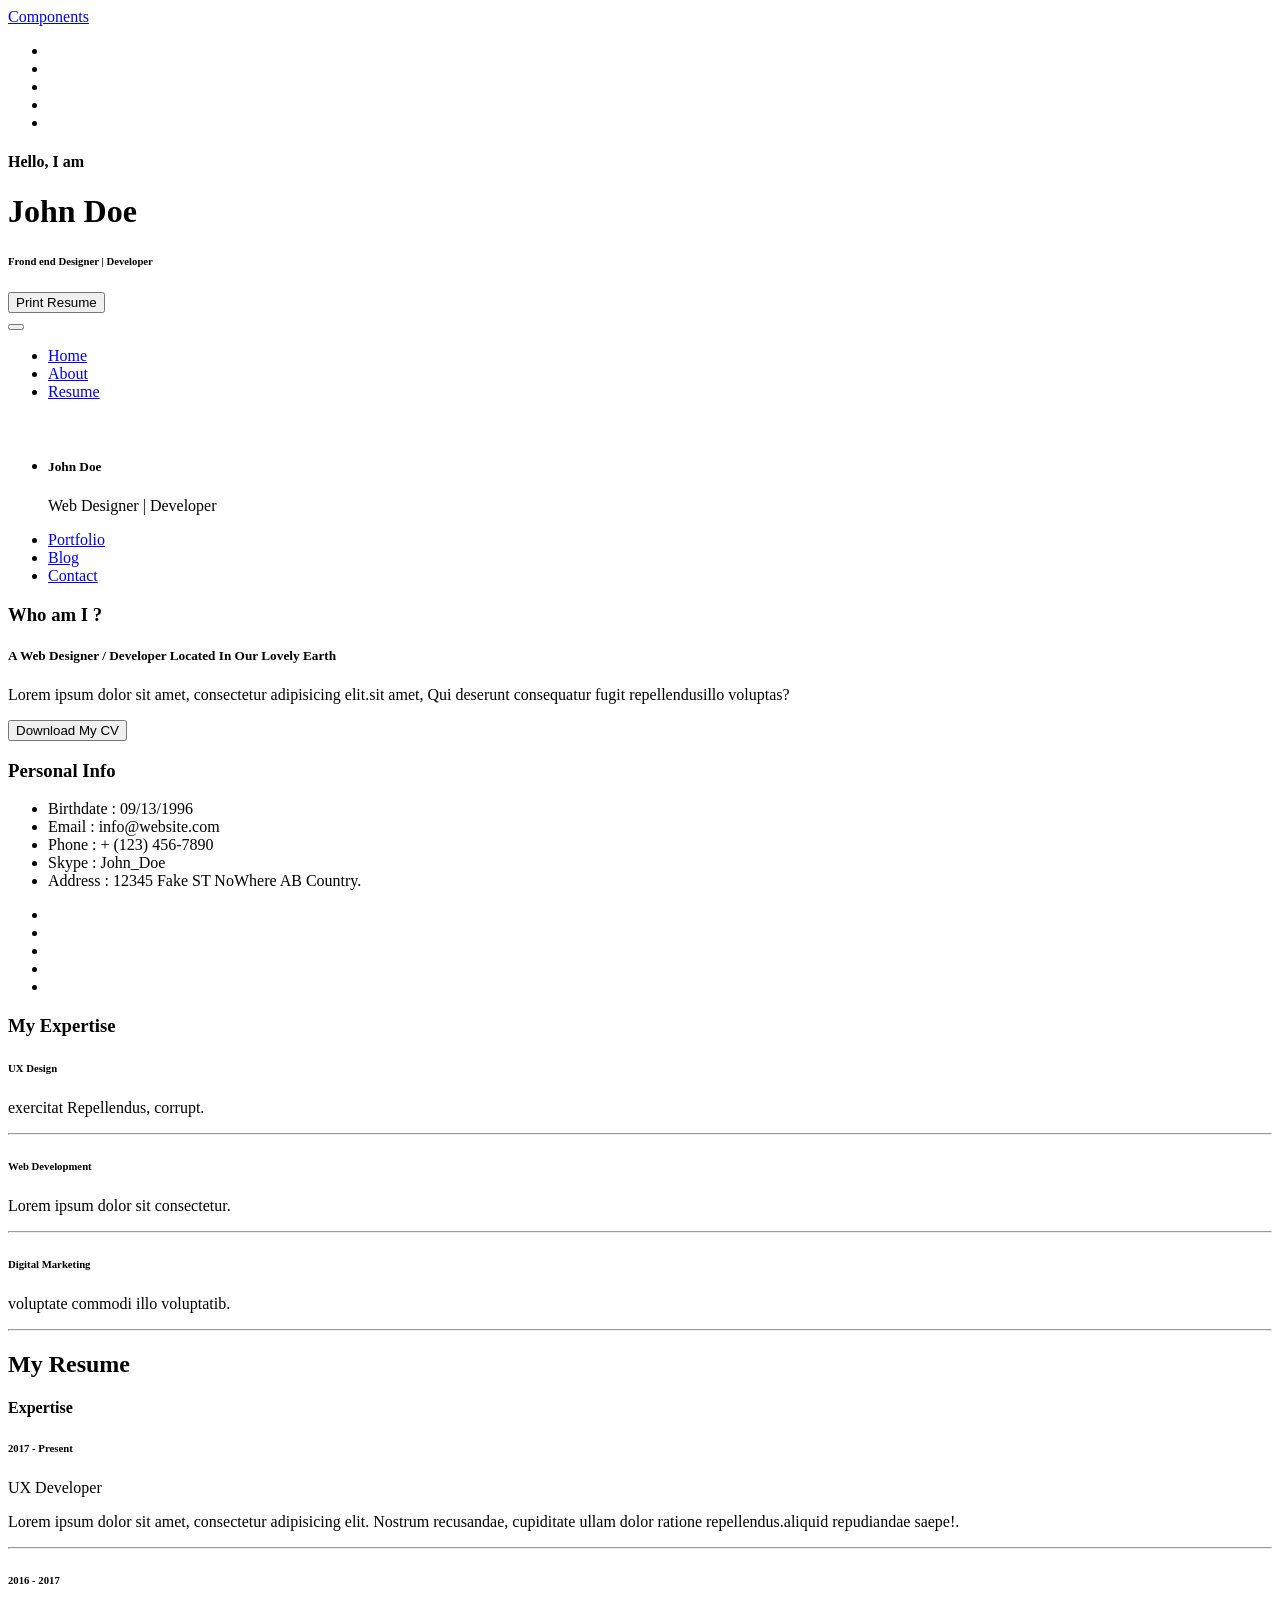
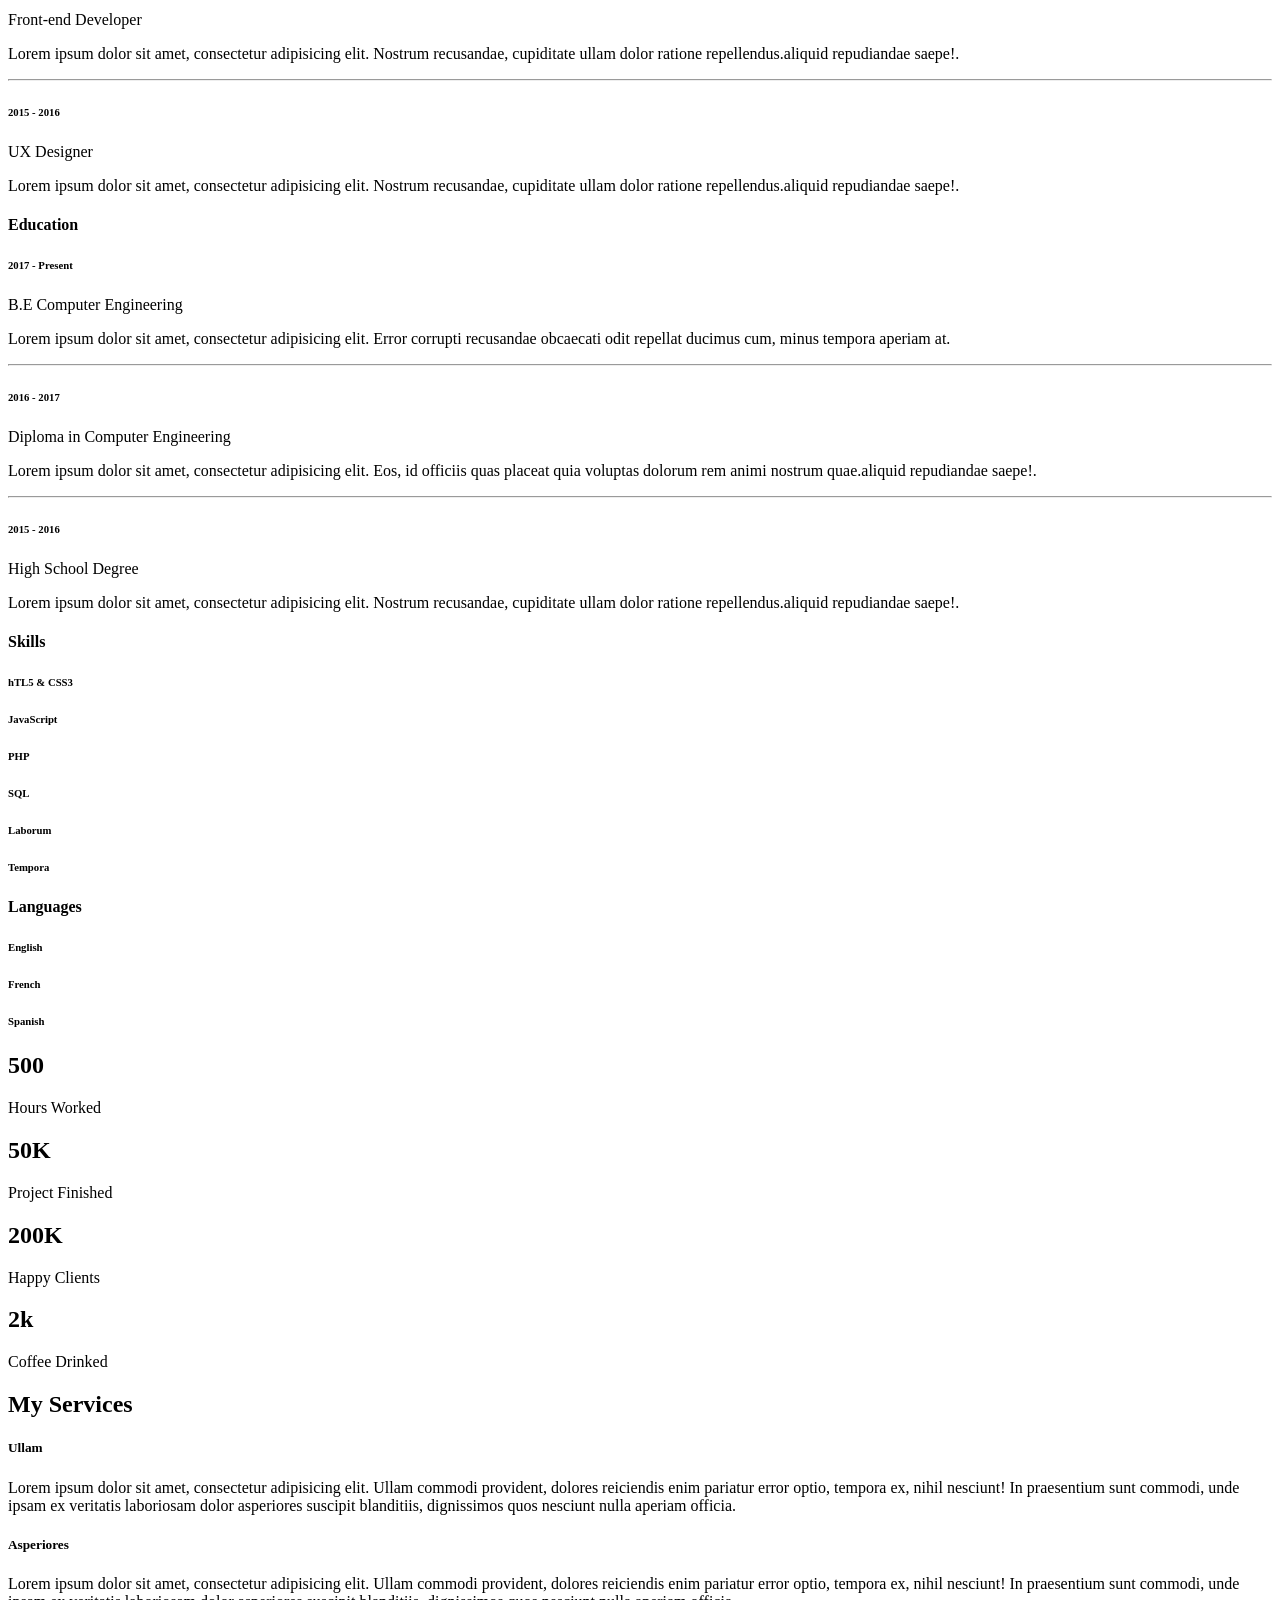
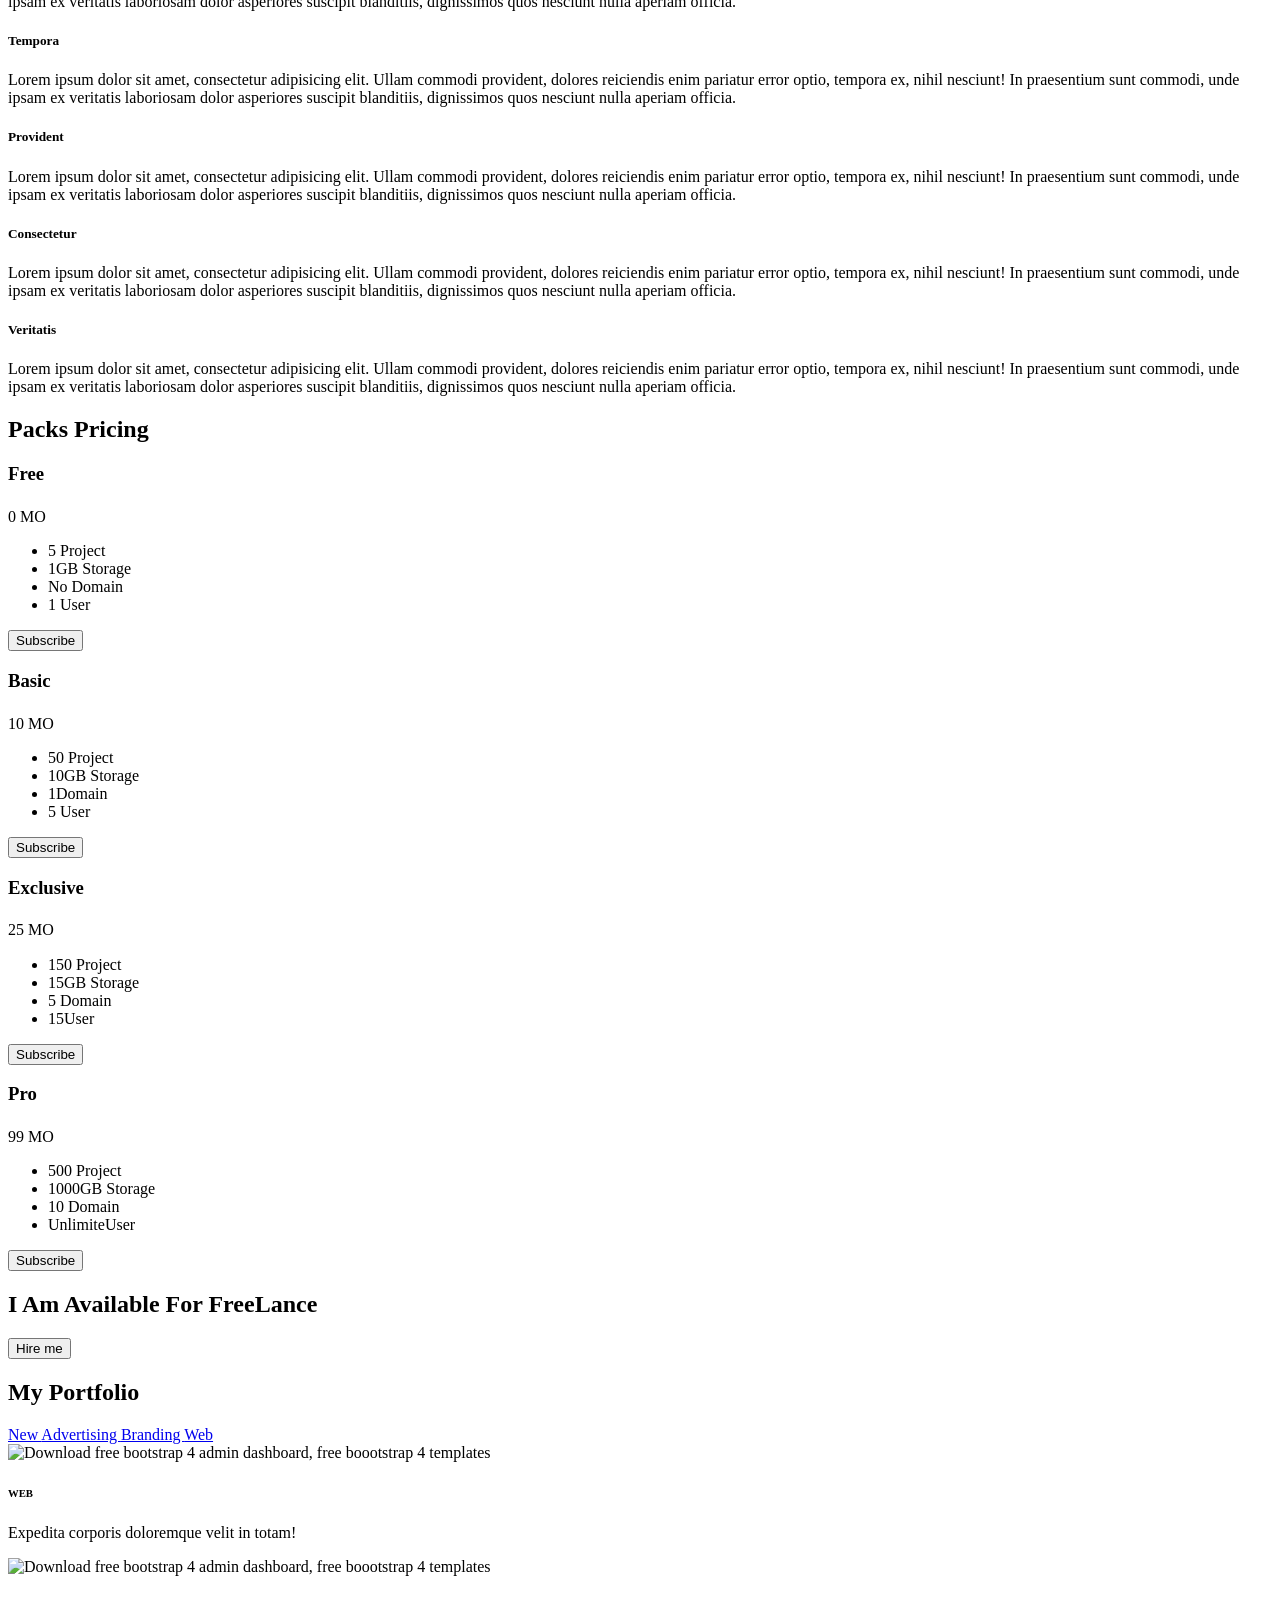
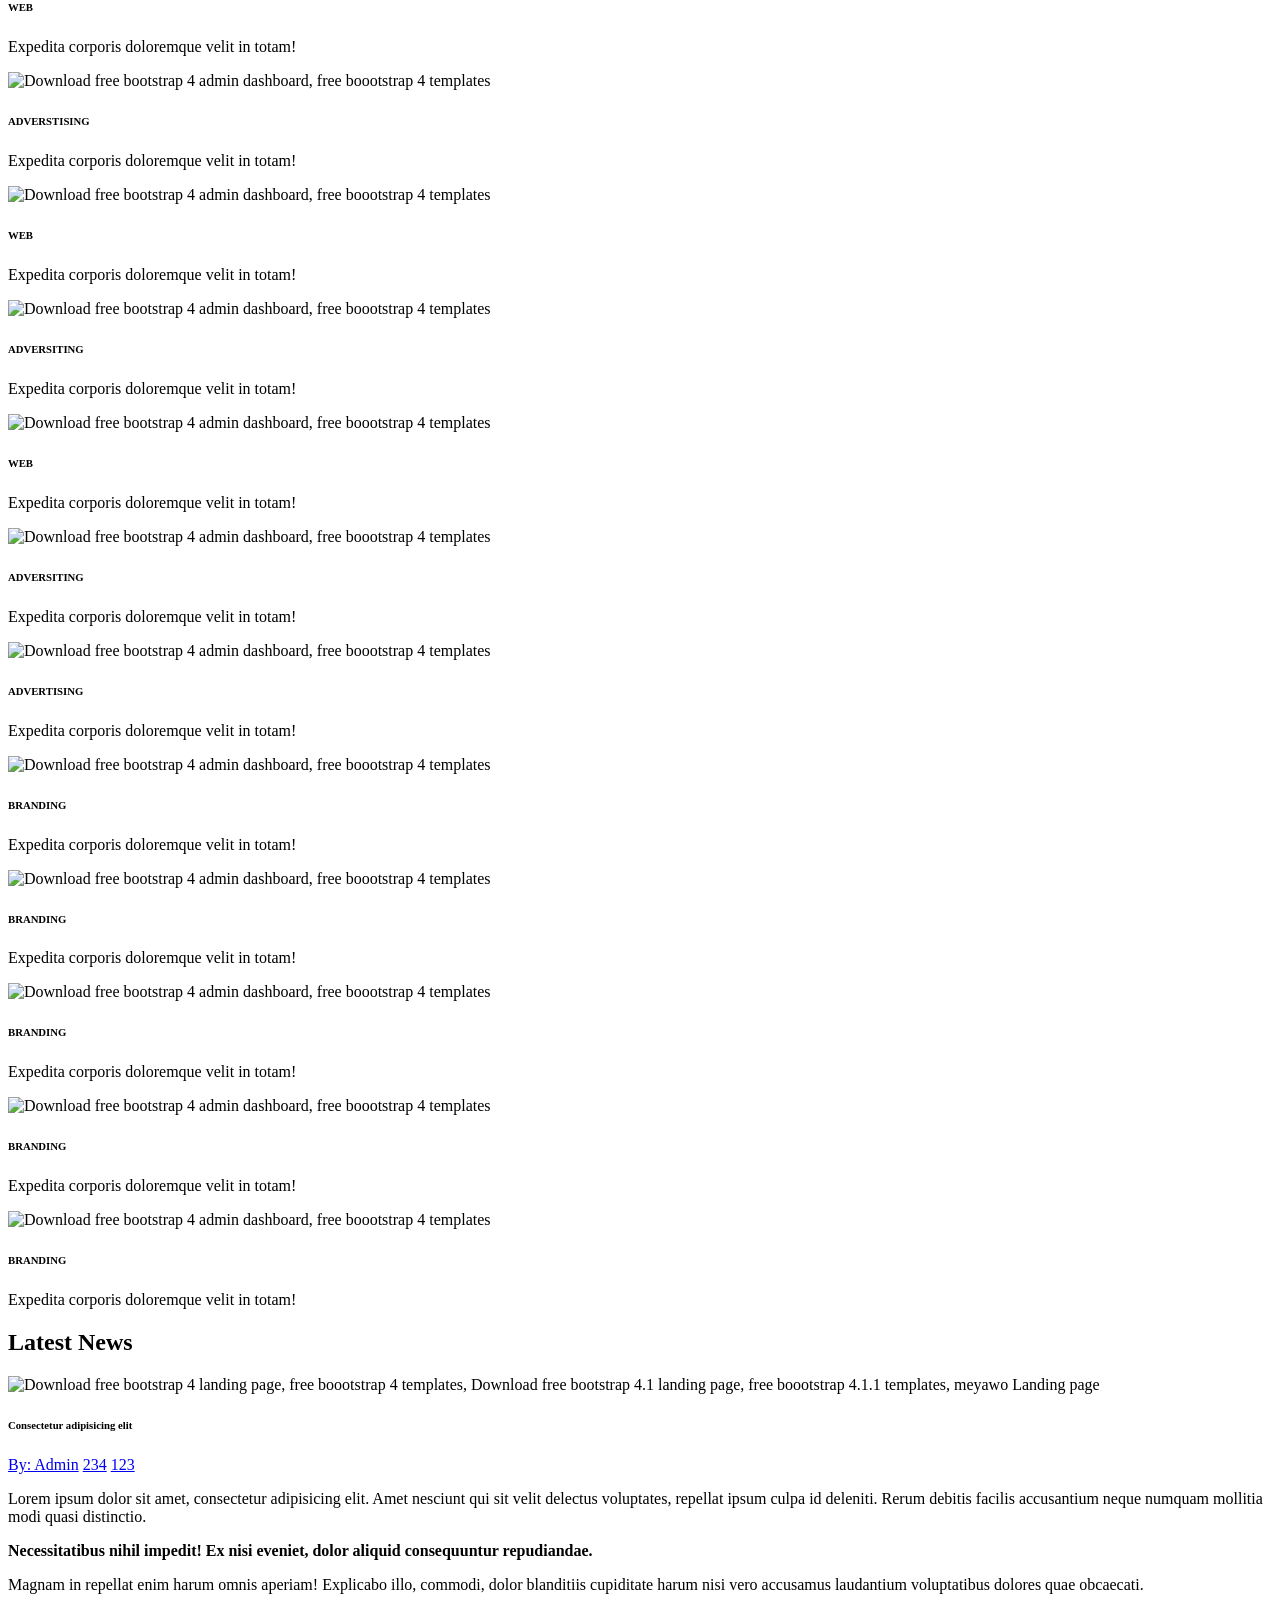
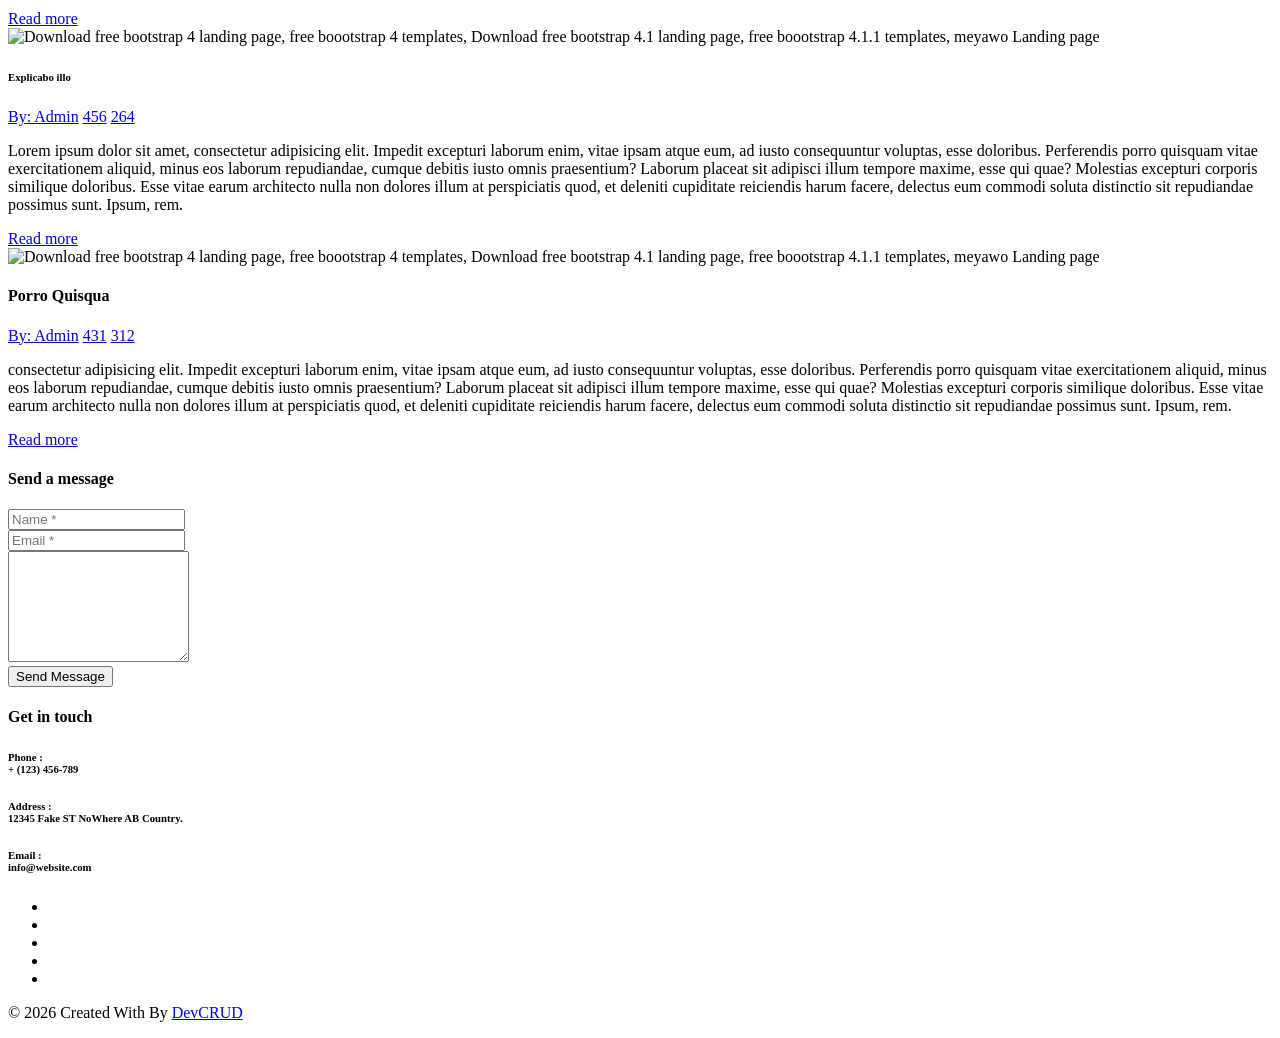
==== index.html @ a895eef8 "Load a template" ====
<!DOCTYPE html>
<html lang="en">
<head>
	<meta charset="utf-8">
    <meta name="viewport" content="width=device-width, initial-scale=1, shrink-to-fit=no">
    <meta name="description" content="Start your development with JohnDoe landing page.">
    <meta name="author" content="Devcrud">
    <title>JohnDoe Landing page | Free Bootstrap 4.3.x landing page</title>
    <!-- font icons -->
    <link rel="stylesheet" href="assets/vendors/themify-icons/css/themify-icons.css">
    <!-- Bootstrap + JohnDoe main styles -->
	<link rel="stylesheet" href="assets/css/johndoe.css">
</head>
<body data-spy="scroll" data-target=".navbar" data-offset="40" id="home">
    <a href="components.html" class="btn btn-primary btn-component" data-spy="affix" data-offset-top="600"><i class="ti-shift-left-alt"></i> Components</a>
    <header class="header">
        <div class="container">
            <ul class="social-icons pt-3">
                <li class="social-item"><a class="social-link text-light" href="#"><i class="ti-facebook" aria-hidden="true"></i></a></li>
                <li class="social-item"><a class="social-link text-light" href="#"><i class="ti-twitter" aria-hidden="true"></i></a></li>
                <li class="social-item"><a class="social-link text-light" href="#"><i class="ti-google" aria-hidden="true"></i></a></li>
                <li class="social-item"><a class="social-link text-light" href="#"><i class="ti-instagram" aria-hidden="true"></i></a></li>
                <li class="social-item"><a class="social-link text-light" href="#"><i class="ti-github" aria-hidden="true"></i></a></li>
            </ul>  
            <div class="header-content">
                <h4 class="header-subtitle" >Hello, I am</h4>
                <h1 class="header-title">John Doe</h1>
                <h6 class="header-mono" >Frond end Designer | Developer</h6>
                <button class="btn btn-primary btn-rounded"><i class="ti-printer pr-2"></i>Print Resume</button>
            </div>
        </div>
    </header>
    <nav class="navbar sticky-top navbar-expand-lg navbar-light bg-white" data-spy="affix" data-offset-top="510">
        <div class="container">
            <button class="navbar-toggler ml-auto" type="button" data-toggle="collapse" data-target="#navbarSupportedContent" aria-controls="navbarSupportedContent" aria-expanded="false" aria-label="Toggle navigation">
                <span class="navbar-toggler-icon"></span>
            </button>
            <div class="collapse mt-sm-20 navbar-collapse" id="navbarSupportedContent">
                <ul class="navbar-nav mr-auto">
                    <li class="nav-item">
                        <a href="#home" class="nav-link">Home</a>
                    </li>
                    <li class="nav-item">
                        <a href="#about" class="nav-link">About</a>
                    </li>
                    <li class="nav-item">
                        <a href="#resume" class="nav-link">Resume</a>
                    </li>
                </ul>
                <ul class="navbar-nav brand">
                    <img src="assets/imgs/avatar.jpg" alt="" class="brand-img">
                    <li class="brand-txt">
                        <h5 class="brand-title">John Doe</h5>
                        <div class="brand-subtitle">Web Designer | Developer</div>
                    </li>
                </ul>
                <ul class="navbar-nav ml-auto">
                    <li class="nav-item">
                        <a href="#portfolio" class="nav-link">Portfolio</a>
                    </li>
                    <li class="nav-item">
                        <a href="#blog" class="nav-link">Blog</a>
                    </li>
                    <li class="nav-item last-item">
                        <a href="#contact" class="nav-link">Contact</a>
                    </li>
                </ul>
            </div>
        </div>
    </nav>
    <div class="container-fluid">
        <div id="about" class="row about-section">
            <div class="col-lg-4 about-card">
                <h3 class="font-weight-light">Who am I ?</h3>
                <span class="line mb-5"></span>
                <h5 class="mb-3">A Web Designer / Developer Located In Our Lovely Earth</h5>
                <p class="mt-20">Lorem ipsum dolor sit amet, consectetur adipisicing elit.sit amet, Qui deserunt consequatur fugit repellendusillo voluptas?</p>
                <button class="btn btn-outline-danger"><i class="icon-down-circled2 "></i>Download My CV</button>
            </div>
            <div class="col-lg-4 about-card">
                <h3 class="font-weight-light">Personal Info</h3>
                <span class="line mb-5"></span>
                <ul class="mt40 info list-unstyled">
                    <li><span>Birthdate</span> : 09/13/1996</li>
                    <li><span>Email</span> : info@website.com</li>
                    <li><span>Phone</span> : + (123) 456-7890</li>
                    <li><span>Skype</span> : John_Doe </li>
                    <li><span>Address</span> :  12345 Fake ST NoWhere AB Country.</li>
                </ul>
                <ul class="social-icons pt-3">
                    <li class="social-item"><a class="social-link" href="#"><i class="ti-facebook" aria-hidden="true"></i></a></li>
                    <li class="social-item"><a class="social-link" href="#"><i class="ti-twitter" aria-hidden="true"></i></a></li>
                    <li class="social-item"><a class="social-link" href="#"><i class="ti-google" aria-hidden="true"></i></a></li>
                    <li class="social-item"><a class="social-link" href="#"><i class="ti-instagram" aria-hidden="true"></i></a></li>
                    <li class="social-item"><a class="social-link" href="#"><i class="ti-github" aria-hidden="true"></i></a></li>
                </ul>  
            </div>
            <div class="col-lg-4 about-card">
                <h3 class="font-weight-light">My Expertise</h3>
                <span class="line mb-5"></span>
                <div class="row">
                    <div class="col-1 text-danger pt-1"><i class="ti-widget icon-lg"></i></div>
                    <div class="col-10 ml-auto mr-3">
                        <h6>UX Design</h6>
                        <p class="subtitle"> exercitat Repellendus,  corrupt.</p>
                        <hr>
                    </div>
                </div>
                <div class="row">
                    <div class="col-1 text-danger pt-1"><i class="ti-paint-bucket icon-lg"></i></div>
                    <div class="col-10 ml-auto mr-3">
                        <h6>Web Development</h6>
                        <p class="subtitle">Lorem ipsum dolor sit consectetur.</p>
                        <hr>
                    </div>
                </div>
                <div class="row">
                    <div class="col-1 text-danger pt-1"><i class="ti-stats-up icon-lg"></i></div>
                    <div class="col-10 ml-auto mr-3">
                        <h6>Digital Marketing</h6>
                        <p class="subtitle">voluptate commodi illo voluptatib.</p>
                        <hr>
                    </div>
                </div>
            </div>
        </div>
    </div>

    <!--Resume Section-->
    <section class="section" id="resume">
        <div class="container">
            <h2 class="mb-5"><span class="text-danger">My</span> Resume</h2>
            <div class="row">
                <div class="col-md-6 col-lg-4">
                    <div class="card">
                       <div class="card-header">
                            <div class="mt-2">
                                <h4>Expertise</h4>
                                <span class="line"></span>  
                            </div>
                        </div>
                        <div class="card-body">
                            <h6 class="title text-danger">2017 - Present</h6>
                            <P>UX Developer</P>
                            <P class="subtitle">Lorem ipsum dolor sit amet, consectetur adipisicing elit. Nostrum recusandae, cupiditate ullam dolor ratione repellendus.aliquid repudiandae saepe!.</P>
                            <hr>
                            <h6 class="title text-danger">2016 - 2017</h6>
                            <P>Front-end Developer</P>
                            <P class="subtitle">Lorem ipsum dolor sit amet, consectetur adipisicing elit. Nostrum recusandae, cupiditate ullam dolor ratione repellendus.aliquid repudiandae saepe!.</P>
                            <hr>
                            <h6 class="title text-danger">2015 - 2016</h6>
                            <P>UX Designer</P>
                            <P class="subtitle">Lorem ipsum dolor sit amet, consectetur adipisicing elit. Nostrum recusandae, cupiditate ullam dolor ratione repellendus.aliquid repudiandae saepe!.</P>
                        </div>
                    </div>
                </div>
                <div class="col-md-6 col-lg-4">
                    <div class="card">
                       <div class="card-header">
                            <div class="mt-2">
                                <h4>Education</h4>
                                <span class="line"></span>  
                            </div>
                        </div>
                        <div class="card-body">
                            <h6 class="title text-danger">2017 - Present</h6>
                            <P>B.E Computer Engineering</P>
                            <P class="subtitle">Lorem ipsum dolor sit amet, consectetur adipisicing elit. Error corrupti recusandae obcaecati odit repellat ducimus cum, minus tempora aperiam at.</P>
                            <hr>
                            <h6 class="title text-danger">2016 - 2017</h6>
                            <P>Diploma in Computer Engineering</P>
                            <P class="subtitle">Lorem ipsum dolor sit amet, consectetur adipisicing elit. Eos, id officiis quas placeat quia voluptas dolorum rem animi nostrum quae.aliquid repudiandae saepe!.</P>
                            <hr>
                            <h6 class="title text-danger">2015 - 2016</h6>
                            <P>High School Degree</P>
                            <P class="subtitle">Lorem ipsum dolor sit amet, consectetur adipisicing elit. Nostrum recusandae, cupiditate ullam dolor ratione repellendus.aliquid repudiandae saepe!.</P>
                            
                        </div>
                    </div>
                </div>
                <div class="col-lg-4">
                    <div class="card">
                       <div class="card-header">
                            <div class="pull-left">
                                <h4 class="mt-2">Skills</h4>
                                <span class="line"></span>  
                            </div>
                        </div>
                        <div class="card-body pb-2">
                           <h6>hTL5 &amp; CSS3</h6>
                            <div class="progress mb-3">
                                <div class="progress-bar bg-danger" role="progressbar" style="width: 97%" aria-valuenow="25" aria-valuemin="0" aria-valuemax="100"></div>
                            </div>
                            <h6>JavaScript</h6>
                            <div class="progress mb-3">
                                <div class="progress-bar bg-danger" role="progressbar" style="width: 85%" aria-valuenow="25" aria-valuemin="0" aria-valuemax="100"></div>
                            </div>
                            <h6>PHP</h6>
                            <div class="progress mb-3">
                                <div class="progress-bar bg-danger" role="progressbar" style="width: 80%" aria-valuenow="50" aria-valuemin="0" aria-valuemax="100"></div>
                            </div>
                            <h6>SQL</h6>
                            <div class="progress mb-3">
                                <div class="progress-bar bg-danger" role="progressbar" style="width: 90%" aria-valuenow="75" aria-valuemin="0" aria-valuemax="100"></div>
                            </div>
                            <h6>Laborum</h6>
                            <div class="progress mb-3">
                                <div class="progress-bar bg-danger" role="progressbar" style="width: 90%" aria-valuenow="75" aria-valuemin="0" aria-valuemax="100"></div>
                            </div>
                            <h6>Tempora</h6>
                            <div class="progress mb-3">
                                <div class="progress-bar bg-danger" role="progressbar" style="width: 90%" aria-valuenow="75" aria-valuemin="0" aria-valuemax="100"></div>
                            </div>
                        </div>
                    </div>
                    <div class="card">
                       <div class="card-header">
                            <div class="pull-left">
                                <h4 class="mt-2">Languages</h4>
                                <span class="line"></span>  
                            </div>
                        </div>
                        <div class="card-body pb-2">
                           <h6>English</h6>
                            <div class="progress mb-3">
                                <div class="progress-bar bg-danger" role="progressbar" style="width: 80%" aria-valuenow="25" aria-valuemin="0" aria-valuemax="100"></div>
                            </div>
                            <h6>French</h6>
                            <div class="progress mb-3">
                                <div class="progress-bar bg-danger" role="progressbar" style="width: 45%" aria-valuenow="25" aria-valuemin="0" aria-valuemax="100"></div>
                            </div>
                            <h6>Spanish</h6>
                            <div class="progress mb-3">
                                <div class="progress-bar bg-danger" role="progressbar" style="width: 67%" aria-valuenow="50" aria-valuemin="0" aria-valuemax="100"></div>
                            </div>
                        </div>
                    </div>
                </div>
            </div>
        </div>
    </section>

    <section class="section bg-dark text-center">
        <div class="container">
            <div class="row text-center">
                <div class="col-md-6 col-lg-3">
                    <div class="row ">
                        <div class="col-5 text-right text-light border-right py-3">
                            <div class="m-auto"><i class="ti-alarm-clock icon-xl"></i></div>
                        </div>
                        <div class="col-7 text-left py-3">
                            <h1 class="text-danger font-weight-bold font40">500</h1>
                            <p class="text-light mb-1">Hours Worked</p>
                        </div>
                    </div>
                </div>
                <div class="col-md-6 col-lg-3">
                    <div class="row">
                        <div class="col-5 text-right text-light border-right py-3">
                            <div class="m-auto"><i class="ti-layers-alt icon-xl"></i></div>
                        </div>
                        <div class="col-7 text-left py-3">
                            <h1 class="text-danger font-weight-bold font40">50K</h1>
                            <p class="text-light mb-1">Project Finished</p>
                        </div>
                    </div>
                </div>
                <div class="col-md-6 col-lg-3">
                    <div class="row">
                        <div class="col-5 text-right text-light border-right py-3">
                            <div class="m-auto"><i class="ti-face-smile icon-xl"></i></div>
                        </div>
                        <div class="col-7 text-left py-3">
                            <h1 class="text-danger font-weight-bold font40">200K</h1>
                            <p class="text-light mb-1">Happy Clients</p>
                        </div>
                    </div>
                </div>
                <div class="col-md-6 col-lg-3">
                    <div class="row">
                        <div class="col-5 text-right text-light border-right py-3">
                            <div class="m-auto"><i class="ti-heart-broken icon-xl"></i></div>
                        </div>
                        <div class="col-7 text-left py-3">
                            <h1 class="text-danger font-weight-bold font40">2k</h1>
                            <p class="text-light mb-1">Coffee Drinked</p>
                        </div>
                    </div>
                </div>
            </div>
        </div>
    </section>

    <section class="section" id="service">
        <div class="container">
            <h2 class="mb-5 pb-4"><span class="text-danger">My</span> Services</h2>
            <div class="row">
                <div class="col-md-4 col-sm-6">
                    <div class="card mb-5">
                       <div class="card-header has-icon">
                            <i class="ti-vector text-danger" aria-hidden="true"></i>
                        </div>
                        <div class="card-body px-4 py-3">
                            <h5 class="mb-3 card-title text-dark">Ullam</h5>
                            <P class="subtitle">Lorem ipsum dolor sit amet, consectetur adipisicing elit. Ullam commodi provident, dolores reiciendis enim pariatur error optio, tempora ex, nihil nesciunt! In praesentium sunt commodi, unde ipsam ex veritatis laboriosam dolor asperiores suscipit blanditiis, dignissimos quos nesciunt nulla aperiam officia.</P>
                        </div>
                    </div>
                </div>
                <div class="col-md-4 col-sm-6">
                    <div class="card mb-5">
                       <div class="card-header has-icon">
                            <i class="ti-write text-danger" aria-hidden="true"></i>
                        </div>
                        <div class="card-body px-4 py-3">
                            <h5 class="mb-3 card-title text-dark">Asperiores</h5>
                            <P class="subtitle">Lorem ipsum dolor sit amet, consectetur adipisicing elit. Ullam commodi provident, dolores reiciendis enim pariatur error optio, tempora ex, nihil nesciunt! In praesentium sunt commodi, unde ipsam ex veritatis laboriosam dolor asperiores suscipit blanditiis, dignissimos quos nesciunt nulla aperiam officia.</P>
                        </div>
                    </div>
                </div>
                <div class="col-md-4 col-sm-6">
                    <div class="card mb-5">
                       <div class="card-header has-icon">
                            <i class="ti-package text-danger" aria-hidden="true"></i>
                        </div>
                        <div class="card-body px-4 py-3">
                            <h5 class="mb-3 card-title text-dark">Tempora</h5>
                            <P class="subtitle">Lorem ipsum dolor sit amet, consectetur adipisicing elit. Ullam commodi provident, dolores reiciendis enim pariatur error optio, tempora ex, nihil nesciunt! In praesentium sunt commodi, unde ipsam ex veritatis laboriosam dolor asperiores suscipit blanditiis, dignissimos quos nesciunt nulla aperiam officia.</P>
                        </div>
                    </div>
                </div>
                <div class="col-md-4 col-sm-6">
                    <div class="card mb-5">
                       <div class="card-header has-icon">
                            <i class="ti-map-alt text-danger" aria-hidden="true"></i>
                        </div>
                        <div class="card-body px-4 py-3">
                            <h5 class="mb-3 card-title text-dark">Provident</h5>
                            <P class="subtitle">Lorem ipsum dolor sit amet, consectetur adipisicing elit. Ullam commodi provident, dolores reiciendis enim pariatur error optio, tempora ex, nihil nesciunt! In praesentium sunt commodi, unde ipsam ex veritatis laboriosam dolor asperiores suscipit blanditiis, dignissimos quos nesciunt nulla aperiam officia.</P>
                        </div>
                    </div>
                </div>
                <div class="col-md-4 col-sm-6">
                    <div class="card mb-5">
                       <div class="card-header has-icon">
                            <i class="ti-bar-chart text-danger" aria-hidden="true"></i>
                        </div>
                        <div class="card-body px-4 py-3">
                            <h5 class="mb-3 card-title text-dark">Consectetur</h5>
                            <P class="subtitle">Lorem ipsum dolor sit amet, consectetur adipisicing elit. Ullam commodi provident, dolores reiciendis enim pariatur error optio, tempora ex, nihil nesciunt! In praesentium sunt commodi, unde ipsam ex veritatis laboriosam dolor asperiores suscipit blanditiis, dignissimos quos nesciunt nulla aperiam officia.</P>
                        </div>
                    </div>
                </div>
                <div class="col-md-4 col-sm-6">
                    <div class="card mb-5">
                       <div class="card-header has-icon">
                            <i class="ti-support text-danger" aria-hidden="true"></i>
                        </div>
                        <div class="card-body px-4 py-3">
                            <h5 class="mb-3 card-title text-dark">Veritatis</h5>
                            <P class="subtitle">Lorem ipsum dolor sit amet, consectetur adipisicing elit. Ullam commodi provident, dolores reiciendis enim pariatur error optio, tempora ex, nihil nesciunt! In praesentium sunt commodi, unde ipsam ex veritatis laboriosam dolor asperiores suscipit blanditiis, dignissimos quos nesciunt nulla aperiam officia.</P>
                        </div>
                    </div>
                </div>
            </div>
        </div>
    </section>

    <section class="section bg-custom-gray" id="price">
        <div class="container">
            <h1 class="mb-5"><span class="text-danger">Packs</span> Pricing</h1>
            <div class="row align-items-center">
                <div class="col-md-6 col-lg-3">
                    <div class="price-card text-center mb-4">
                        <h3 class="price-card-title">Free</h3>
                        <div class="price-card-cost">
                            <sup class="ti-money"></sup>
                            <span class="num">0</span>
                            <span class="date">MO</span>
                        </div>
                        <ul class="list">
                            <li class="list-item">5 <span class="text-muted">Project</span></li>
                            <li class="list-item">1GB <span class="text-muted">Storage</span></li>
                            <li class="list-item"><span class="text-muted">No Domain</span></li>
                            <li class="list-item">1 <span class="text-muted">User</span></li>
                        </ul>
                        <button class="btn btn-primary btn-rounded w-lg">Subscribe</button>
                    </div>
                </div>
                <div class="col-md-6 col-lg-3">
                    <div class="price-card text-center mb-4">
                        <h3 class="price-card-title">Basic</h3>
                        <div class="price-card-cost">
                            <sup class="ti-money"></sup>
                            <span class="num">10</span>
                            <span class="date">MO</span>
                        </div>
                        <ul class="list">
                            <li class="list-item">50 <span class="text-muted">Project</span></li>
                            <li class="list-item">10GB <span class="text-muted">Storage</span></li>
                            <li class="list-item">1<span class="text-muted">Domain</span></li>
                            <li class="list-item">5 <span class="text-muted">User</span></li>
                        </ul>
                        <button class="btn btn-primary btn-rounded w-lg">Subscribe</button>
                    </div>
                </div>
                <div class="col-md-6 col-lg-3">
                    <div class="price-card text-center price-card-requried mb-4">
                        <h3 class="price-card-title">Exclusive</h3>
                        <div class="price-card-cost">
                            <sup class="ti-money"></sup>
                            <span class="num">25</span>
                            <span class="date">MO</span>
                        </div>
                        <ul class="list">
                            <li class="list-item">150 <span class="text-muted">Project</span></li>
                            <li class="list-item">15GB <span class="text-muted">Storage</span></li>
                            <li class="list-item">5<span class="text-muted"> Domain</span></li>
                            <li class="list-item">15<span class="text-muted">User</span></li>
                        </ul>
                        <button class="btn btn-primary btn-rounded w-lg">Subscribe</button>
                    </div>
                </div>
                <div class="col-md-6 col-lg-3">
                    <div class="price-card text-center mb-4">
                        <h3 class="price-card-title">Pro</h3>
                        <div class="price-card-cost">
                            <sup class="ti-money"></sup>
                            <span class="num">99</span>
                            <span class="date">MO</span>
                        </div>
                        <ul class="list">
                            <li class="list-item">500 <span class="text-muted">Project</span></li>
                            <li class="list-item">1000GB <span class="text-muted">Storage</span></li>
                            <li class="list-item">10<span class="text-muted"> Domain</span></li>
                            <li class="list-item">Unlimite<span class="text-muted">User</span></li>
                        </ul>
                        <button class="btn btn-primary btn-rounded w-lg">Subscribe</button>
                    </div>
                </div>
            </div>
        </div>
    </section>
    <section class="section bg-dark py-5">
        <div class="container text-center">
            <h2 class="text-light mb-5 font-weight-normal">I Am Available For FreeLance</h2>
            <button class="btn bg-primary w-lg" >Hire me</button>
        </div>
    </section>

    <!-- Portfolio Section -->
    <section class="section bg-custom-gray" id="portfolio">
        <div class="container">
            <h1 class="mb-5"><span class="text-danger">My</span> Portfolio</h1>
            <div class="portfolio">
                <div class="filters">
                    <a href="#" data-filter=".new" class="active">
                        New
                    </a>
                    <a href="#" data-filter=".advertising">
                        Advertising
                    </a>
                    <a href="#" data-filter=".branding">
                        Branding
                    </a>
                    <a href="#" data-filter=".web">
                        Web
                    </a>
                </div>
                <div class="portfolio-container"> 
                    <div class="col-md-6 col-lg-4 web new">
                        <div class="portfolio-item">
                            <img src="assets/imgs/web-1.jpg" class="img-fluid" alt="Download free bootstrap 4 admin dashboard, free boootstrap 4 templates">
                            <div class="content-holder">
                                <a class="img-popup" href="assets/imgs/web-1.jpg"></a>
                                <div class="text-holder">
                                    <h6 class="title">WEB</h6>
                                    <p class="subtitle">Expedita corporis doloremque velit in totam!</p>
                                </div>
                            </div>   
                        </div>             
                    </div>
                    <div class="col-md-6 col-lg-4 web new">
                        <div class="portfolio-item">
                            <img src="assets/imgs/web-2.jpg" class="img-fluid" alt="Download free bootstrap 4 admin dashboard, free boootstrap 4 templates">
                            <div class="content-holder">
                                <a class="img-popup" href="assets/imgs/web-2.jpg"></a>
                                <div class="text-holder">
                                    <h6 class="title">WEB</h6>
                                    <p class="subtitle">Expedita corporis doloremque velit in totam!</p>
                                </div>
                            </div> 
                        </div>                         
                    </div>
                    <div class="col-md-6 col-lg-4 advertising new">
                        <div class="portfolio-item">
                            <img src="assets/imgs/advertising-2.jpg" class="img-fluid" alt="Download free bootstrap 4 admin dashboard, free boootstrap 4 templates">                         
                            <div class="content-holder">
                                <a class="img-popup" href="assets/imgs/advertising-2.jpg"></a>
                                <div class="text-holder">
                                    <h6 class="title">ADVERSTISING</h6>
                                    <p class="subtitle">Expedita corporis doloremque velit in totam!</p>
                                </div>
                            </div>    
                        </div>              
                    </div> 
                    <div class="col-md-6 col-lg-4 web">
                        <div class="portfolio-item">
                            <img src="assets/imgs/web-4.jpg" class="img-fluid" alt="Download free bootstrap 4 admin dashboard, free boootstrap 4 templates">
                            <div class="content-holder">
                                <a class="img-popup" href="assets/imgs/web-4.jpg"></a>
                                <div class="text-holder">
                                    <h6 class="title">WEB</h6>
                                    <p class="subtitle">Expedita corporis doloremque velit in totam!</p>
                                </div>
                            </div>
                        </div>                                                     
                    </div>

                    <div class="col-md-6 col-lg-4 advertising"> 
                        <div class="portfolio-item">
                            <img src="assets/imgs/advertising-1.jpg" class="img-fluid" alt="Download free bootstrap 4 admin dashboard, free boootstrap 4 templates">                               
                            <div class="content-holder">
                                <a class="img-popup" href="assets/imgs/advertising-1.jpg"></a>
                                <div class="text-holder">
                                    <h6 class="title">ADVERSITING</h6>
                                    <p class="subtitle">Expedita corporis doloremque velit in totam!</p>
                                </div>
                            </div>
                        </div>                                                       
                    </div> 
                    <div class="col-md-6 col-lg-4 web new">
                        <div class="portfolio-item">
                            <img src="assets/imgs/web-3.jpg" class="img-fluid" alt="Download free bootstrap 4 admin dashboard, free boootstrap 4 templates">  
                           <div class="content-holder">
                                <a class="img-popup" href="assets/imgs/web-3.jpg"></a>
                                <div class="text-holder">
                                    <h6 class="title">WEB</h6>
                                    <p class="subtitle">Expedita corporis doloremque velit in totam!</p>
                                </div>
                            </div>
                        </div>                                                     
                    </div>
                    <div class="col-md-6 col-lg-4 advertising new">
                        <div class="portfolio-item">
                            <img src="assets/imgs/advertising-3.jpg" class="img-fluid" alt="Download free bootstrap 4 admin dashboard, free boootstrap 4 templates">       
                           <div class="content-holder">
                                <a class="img-popup" href="assets/imgs/advertising-3.jpg"></a>
                                <div class="text-holder">
                                    <h6 class="title">ADVERSITING</h6>
                                    <p class="subtitle">Expedita corporis doloremque velit in totam!</p>
                                </div>
                            </div>
                        </div>                                                       
                    </div> 
                    <div class="col-md-6 col-lg-4 advertising new"> 
                        <div class="portfolio-item">
                            <img src="assets/imgs/advertising-4.jpg" class="img-fluid" alt="Download free bootstrap 4 admin dashboard, free boootstrap 4 templates">            
                            <div class="content-holder">
                                <a class="img-popup" href="assets/imgs/advertising-4.jpg"></a>
                                <div class="text-holder">
                                    <h6 class="title">ADVERTISING</h6>
                                    <p class="subtitle">Expedita corporis doloremque velit in totam!</p>
                                </div>
                            </div>
                        </div>
                                
                    </div> 
                    <div class="col-md-6 col-lg-4 branding new">
                        <div class="portfolio-item">
                            <img src="assets/imgs/branding-1.jpg" class="img-fluid" alt="Download free bootstrap 4 admin dashboard, free boootstrap 4 templates">                        
                            <div class="content-holder">
                                <a class="img-popup" href="assets/imgs/branding-1.jpg"></a>
                                <div class="text-holder">
                                    <h6 class="title">BRANDING</h6>
                                    <p class="subtitle">Expedita corporis doloremque velit in totam!</p>
                                </div>
                            </div> 
                        </div>
                    </div> 
                    <div class="col-md-6 col-lg-4 branding">
                        <div class="portfolio-item">
                            <img src="assets/imgs/branding-2.jpg" class="img-fluid" alt="Download free bootstrap 4 admin dashboard, free boootstrap 4 templates">  
                            <div class="content-holder">
                                <a class="img-popup" href="assets/imgs/branding-2.jpg"></a>
                                <div class="text-holder">
                                    <h6 class="title">BRANDING</h6>
                                    <p class="subtitle">Expedita corporis doloremque velit in totam!</p>
                                </div>
                            </div>
                        </div>                                                     
                    </div> 
                    <div class="col-md-6 col-lg-4 branding new">
                        <div class="portfolio-item">
                            <img src="assets/imgs/branding-3.jpg" class="img-fluid" alt="Download free bootstrap 4 admin dashboard, free boootstrap 4 templates">   
                            <div class="content-holder">
                                <a class="img-popup" href="assets/imgs/branding-3.jpg"></a>
                                <div class="text-holder">
                                    <h6 class="title">BRANDING</h6>
                                    <p class="subtitle">Expedita corporis doloremque velit in totam!</p>
                                </div>
                            </div>
                        </div>                                                    
                    </div> 
                    <div class="col-md-6 col-lg-4 branding">
                        <div class="portfolio-item">
                            <img src="assets/imgs/branding-4.jpg" class="img-fluid" alt="Download free bootstrap 4 admin dashboard, free boootstrap 4 templates">                      
                            <div class="content-holder">
                                <a class="img-popup" href="assets/imgs/branding-4.jpg"></a>
                                <div class="text-holder">
                                    <h6 class="title">BRANDING</h6>
                                    <p class="subtitle">Expedita corporis doloremque velit in totam!</p>
                                </div>
                            </div>
                        </div>                                                      
                    </div> 
                    <div class="col-md-6 col-lg-4 branding">
                        <div class="portfolio-item">
                            <img src="assets/imgs/branding-5.jpg" class="img-fluid" alt="Download free bootstrap 4 admin dashboard, free boootstrap 4 templates">          
                            <div class="content-holder">
                                <a class="img-popup" href="assets/imgs/branding-5.jpg"></a>
                                <div class="text-holder">
                                    <h6 class="title">BRANDING</h6>
                                    <p class="subtitle">Expedita corporis doloremque velit in totam!</p>
                                </div>
                            </div>
                        </div>                                                   
                    </div>
                </div> 
            </div>  
        </div>            
    </section>
    <!-- End of portfolio section -->

    <section class="section" id="blog">
        <div class="container">
            <h2 class="mb-5">Latest <span class="text-danger">News</span></h2>
            <div class="row">
                <div class="blog-card">
                    <div class="img-holder">
                        <img src="assets/imgs/blog1.jpg" alt="Download free bootstrap 4 landing page, free boootstrap 4 templates, Download free bootstrap 4.1 landing page, free boootstrap 4.1.1 templates, meyawo Landing page">
                    </div>
                    <div class="content-holder">
                        <h6 class="title">Consectetur adipisicing elit</h6>

                        <p class="post-details">
                            <a href="#">By: Admin</a>
                            <a href="#"><i class="ti-heart text-danger"></i> 234</a>
                            <a href="#"><i class="ti-comment"></i> 123</a>
                        </p>
                        
                        <p>Lorem ipsum dolor sit amet, consectetur adipisicing elit. Amet nesciunt qui sit velit delectus voluptates, repellat ipsum culpa id deleniti. Rerum debitis facilis accusantium neque numquam mollitia modi quasi distinctio.</p>

                        <p><b>Necessitatibus nihil impedit! Ex nisi eveniet, dolor aliquid consequuntur repudiandae.</b></p>
                        <p>Magnam in repellat enim harum omnis aperiam! Explicabo illo, commodi, dolor blanditiis cupiditate harum nisi vero accusamus laudantium voluptatibus dolores quae obcaecati.</p>

                        <a href="#" class="read-more">Read more <i class="ti-angle-double-right"></i></a>
                    </div>
                </div><!-- end of blog wrapper -->

                <!-- blog-card -->
                <div class="blog-card">
                    <div class="img-holder">
                        <img src="assets/imgs/blog2.jpg" alt="Download free bootstrap 4 landing page, free boootstrap 4 templates, Download free bootstrap 4.1 landing page, free boootstrap 4.1.1 templates, meyawo Landing page">
                    </div>
                    <div class="content-holder">
                        <h6 class="title">Explicabo illo</h6>

                        <p class="post-details">
                            <a href="#">By: Admin</a>
                            <a href="#"><i class="ti-heart text-danger"></i> 456</a>
                            <a href="#"><i class="ti-comment"></i> 264</a>
                        </p>
                        
                        <p>Lorem ipsum dolor sit amet, consectetur adipisicing elit. Impedit excepturi laborum enim, vitae ipsam atque eum, ad iusto consequuntur voluptas, esse doloribus. Perferendis porro quisquam vitae exercitationem aliquid, minus eos laborum repudiandae, cumque debitis iusto omnis praesentium? Laborum placeat sit adipisci illum tempore maxime, esse qui quae? Molestias excepturi corporis similique doloribus. Esse vitae earum architecto nulla non dolores illum at perspiciatis quod, et deleniti cupiditate reiciendis harum facere, delectus eum commodi soluta distinctio sit repudiandae possimus sunt. Ipsum, rem.</p>

                        <a href="#" class="read-more">Read more <i class="ti-angle-double-right"></i></a>
                    </div>
                </div><!-- end of blog wrapper -->
                <!-- blog-card -->
                <div class="blog-card">
                    <div class="img-holder">
                        <img src="assets/imgs/blog3.jpg" alt="Download free bootstrap 4 landing page, free boootstrap 4 templates, Download free bootstrap 4.1 landing page, free boootstrap 4.1.1 templates, meyawo Landing page">
                    </div>
                    <div class="content-holder">
                        <h4 class="title">Porro Quisqua</h4>

                        <p class="post-details">
                            <a href="#">By: Admin</a>
                            <a href="#"><i class="ti-heart text-danger"></i> 431</a>
                            <a href="#"><i class="ti-comment"></i> 312</a>
                        </p>
                        
                        <p> consectetur adipisicing elit. Impedit excepturi laborum enim, vitae ipsam atque eum, ad iusto consequuntur voluptas, esse doloribus. Perferendis porro quisquam vitae exercitationem aliquid, minus eos laborum repudiandae, cumque debitis iusto omnis praesentium? Laborum placeat sit adipisci illum tempore maxime, esse qui quae? Molestias excepturi corporis similique doloribus. Esse vitae earum architecto nulla non dolores illum at perspiciatis quod, et deleniti cupiditate reiciendis harum facere, delectus eum commodi soluta distinctio sit repudiandae possimus sunt. Ipsum, rem.</p>

                        <a href="#" class="read-more">Read more <i class="ti-angle-double-right"></i></a>
                    </div>
                </div><!-- end of blog wrapper -->

            </div>
        </div>
    </section>

    <div class="section contact" id="contact">
        <div id="map" class="map"></div>
        <div class="container">
            <div class="row">
                <div class="col-lg-8">
                    <div class="contact-form-card">
                        <h4 class="contact-title">Send a message</h4>
                        <form action="">
                            <div class="form-group">
                                <input  class="form-control" type="text" placeholder="Name *" required>
                            </div>
                            <div class="form-group">
                                <input class="form-control" type="email" placeholder="Email *" required>
                            </div>
                            <div class="form-group">
                                <textarea class="form-control" id=" placeholder="Message *" rows="7" required></textarea>
                            </div>
                            <div class="form-group ">
                                <button type="submit" class="form-control btn btn-primary" >Send Message</button>
                            </div>
                        </form>
                    </div>
                </div>
                <div class="col-lg-4">
                    <div class="contact-info-card">
                        <h4 class="contact-title">Get in touch</h4>
                        <div class="row mb-2">
                            <div class="col-1 pt-1 mr-1">
                                <i class="ti-mobile icon-md"></i>
                            </div>
                            <div class="col-10 ">
                                <h6 class="d-inline">Phone : <br> <span class="text-muted">+ (123) 456-789</span></h6>
                            </div>
                        </div>
                        <div class="row mb-2">
                            <div class="col-1 pt-1 mr-1">
                                <i class="ti-map-alt icon-md"></i>
                            </div>
                            <div class="col-10">
                                <h6 class="d-inline">Address :<br> <span class="text-muted">12345 Fake ST NoWhere AB Country.</span></h6>
                            </div>
                        </div>
                        <div class="row mb-2">
                            <div class="col-1 pt-1 mr-1">
                                <i class="ti-envelope icon-md"></i>
                            </div>
                            <div class="col-10">
                                <h6 class="d-inline">Email :<br> <span class="text-muted">info@website.com</span></h6>
                            </div>
                        </div>
                        <ul class="social-icons pt-4">
                            <li class="social-item"><a class="social-link text-dark" href="#"><i class="ti-facebook" aria-hidden="true"></i></a></li>
                            <li class="social-item"><a class="social-link text-dark" href="#"><i class="ti-twitter" aria-hidden="true"></i></a></li>
                            <li class="social-item"><a class="social-link text-dark" href="#"><i class="ti-google" aria-hidden="true"></i></a></li>
                            <li class="social-item"><a class="social-link text-dark" href="#"><i class="ti-instagram" aria-hidden="true"></i></a></li>
                            <li class="social-item"><a class="social-link text-dark" href="#"><i class="ti-github" aria-hidden="true"></i></a></li>
                        </ul> 
                    </div>
                </div>
            </div>

        </div>
    </div>
    <footer class="footer py-3">
        <div class="container">
            <p class="small mb-0 text-light">
                &copy; <script>document.write(new Date().getFullYear())</script> Created With <i class="ti-heart text-danger"></i> By <a href="http://devcrud.com" target="_blank"><span class="text-danger" title="Bootstrap 4 Themes and Dashboards">DevCRUD</span></a> 
            </p>
        </div>
    </footer>

	<!-- core  -->
    <script src="assets/vendors/jquery/jquery-3.4.1.js"></script>
    <script src="assets/vendors/bootstrap/bootstrap.bundle.js"></script>

    <!-- bootstrap 3 affix -->
    <script src="assets/vendors/bootstrap/bootstrap.affix.js"></script>

    <!-- Isotope  -->
    <script src="assets/vendors/isotope/isotope.pkgd.js"></script>
    
    <!-- Google mpas -->
    <script async defer src="https://maps.googleapis.com/maps/api/js?key=AIzaSyCtme10pzgKSPeJVJrG1O3tjR6lk98o4w8&callback=initMap"></script>

    <!-- JohnDoe js -->
    <script src="assets/js/johndoe.js"></script>

</body>
</html>
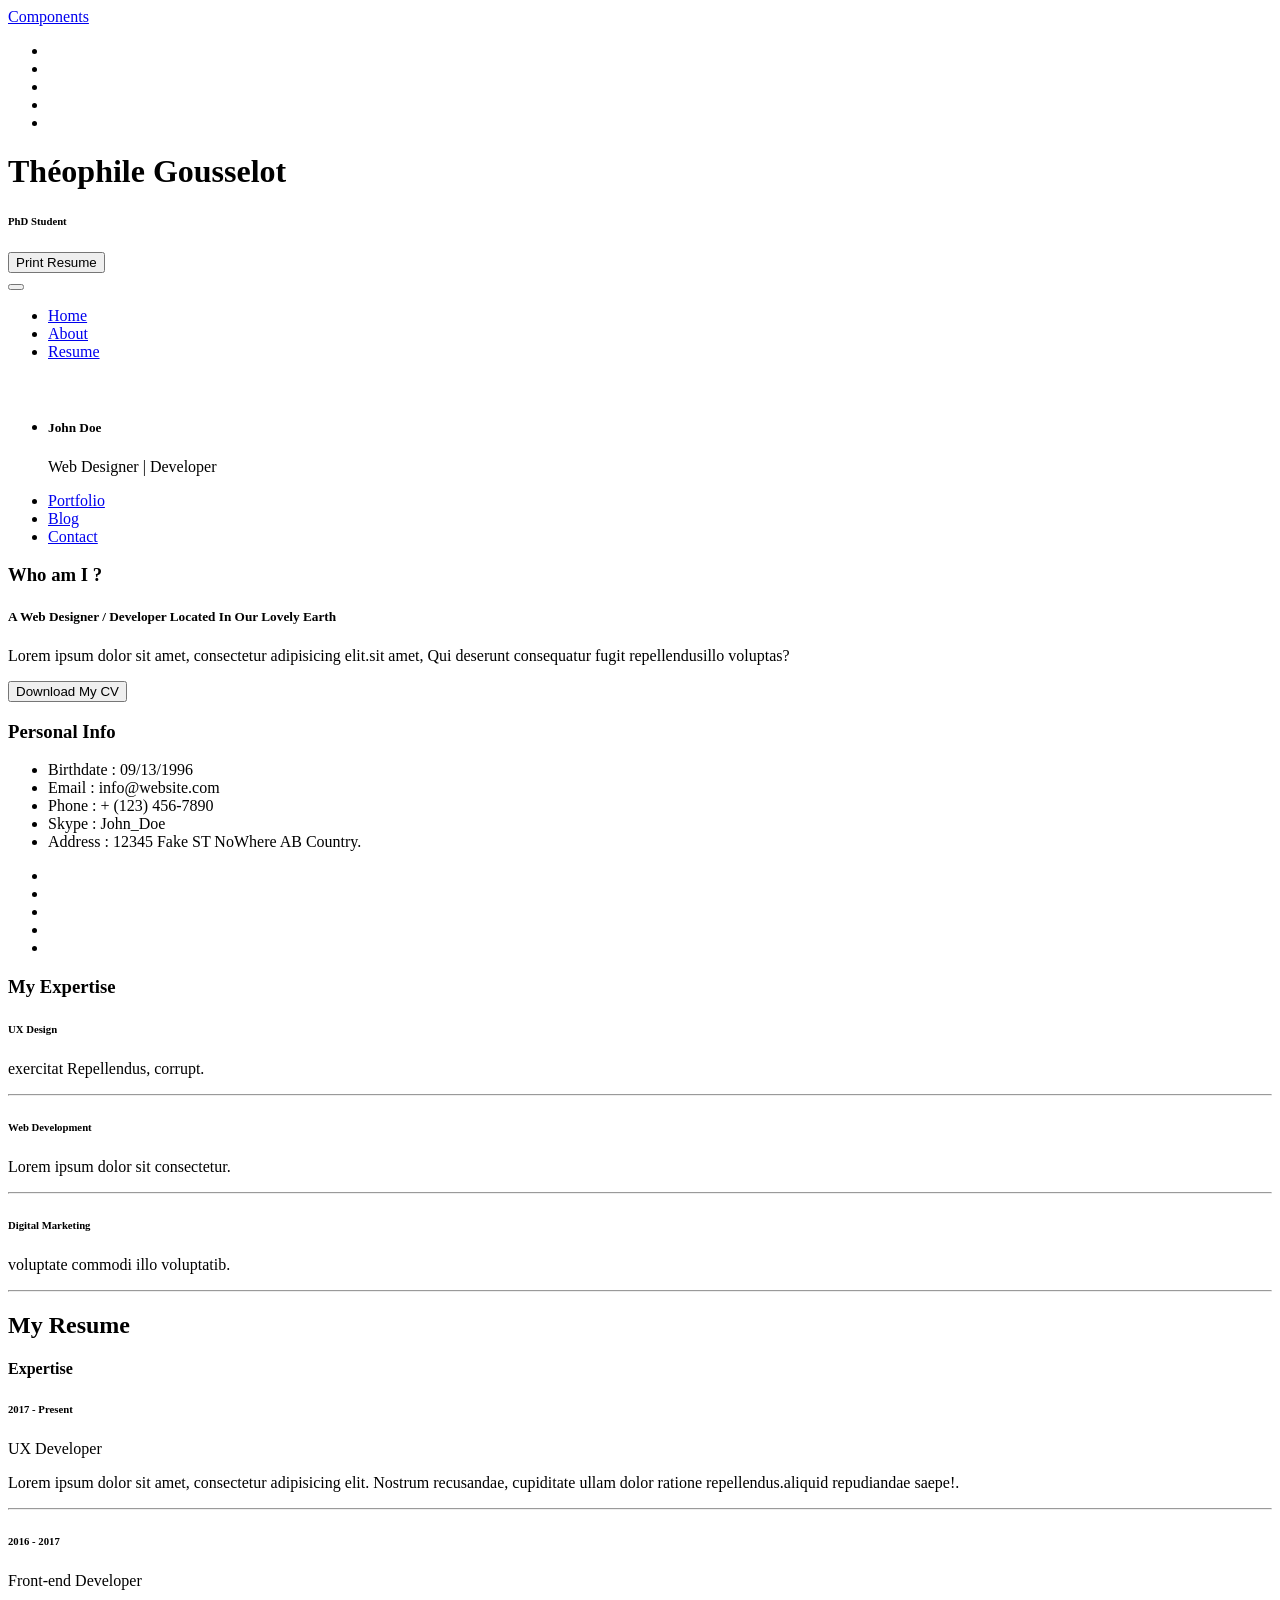
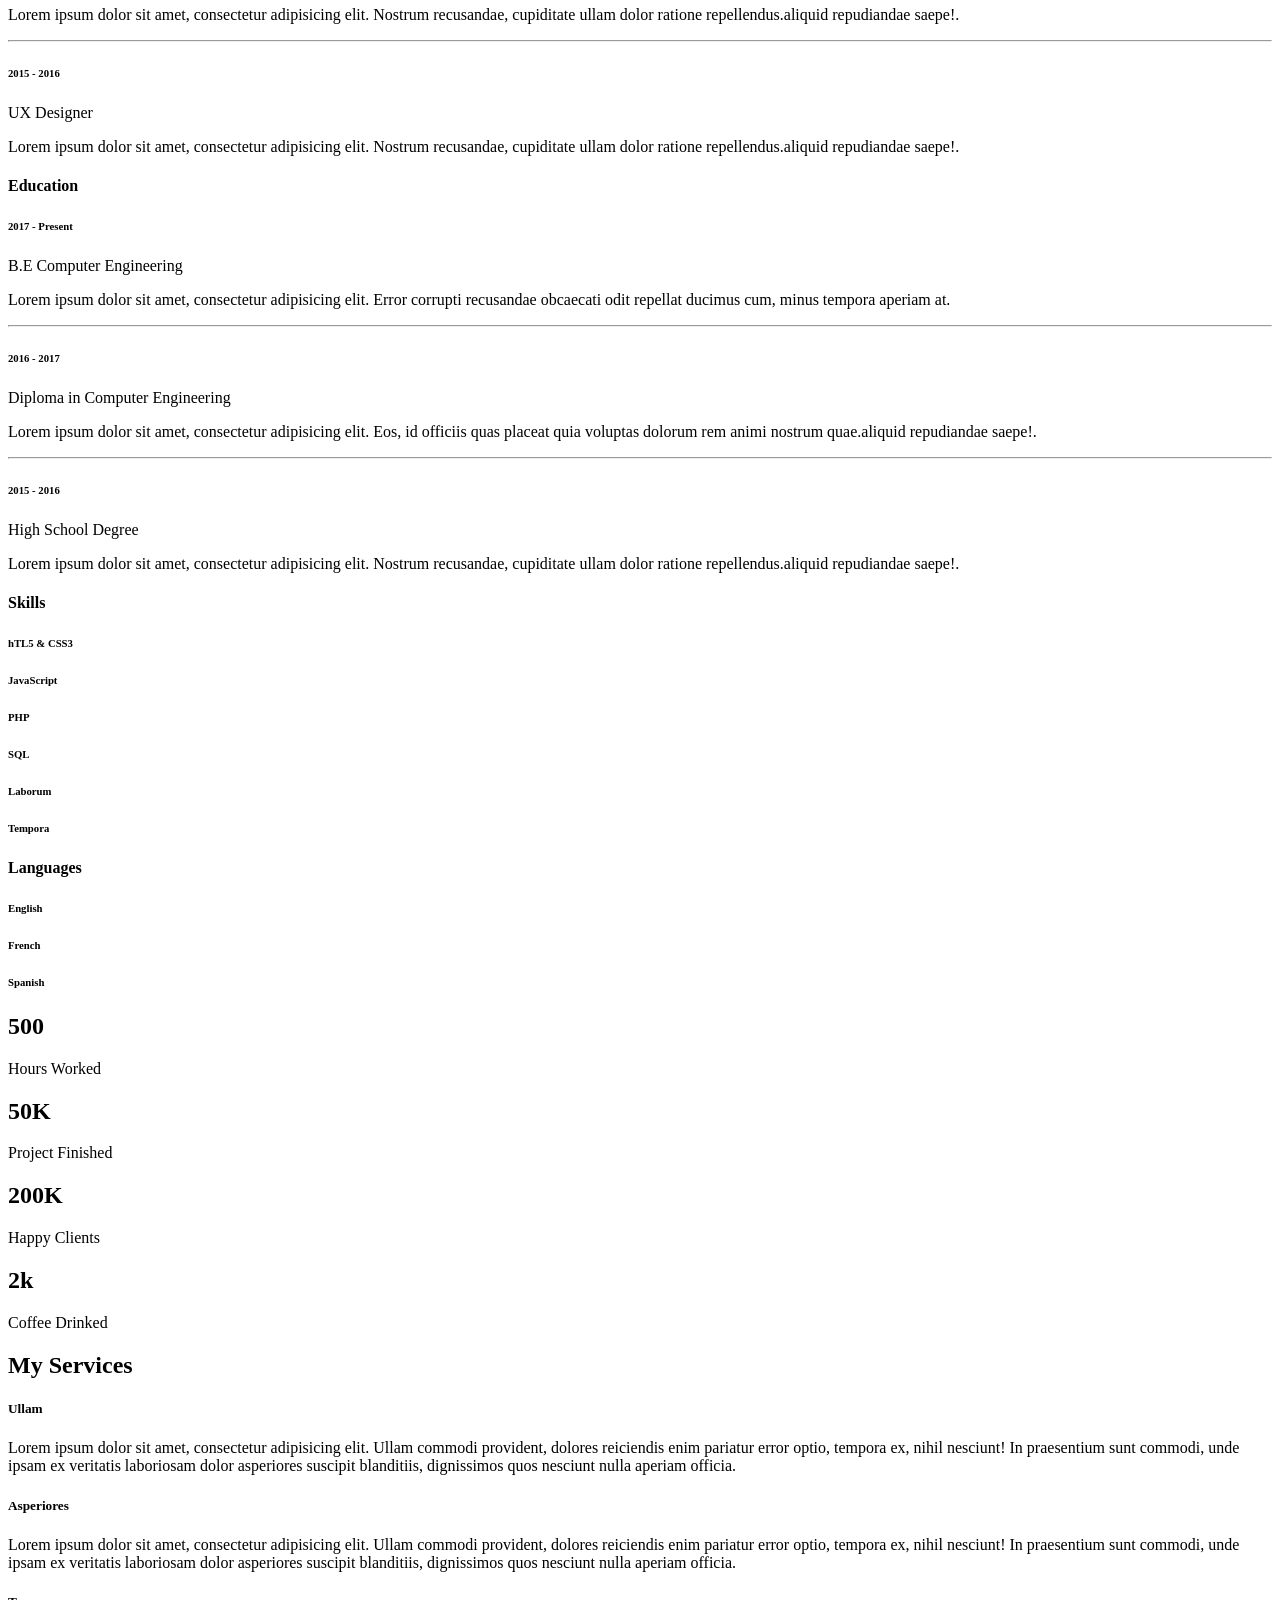
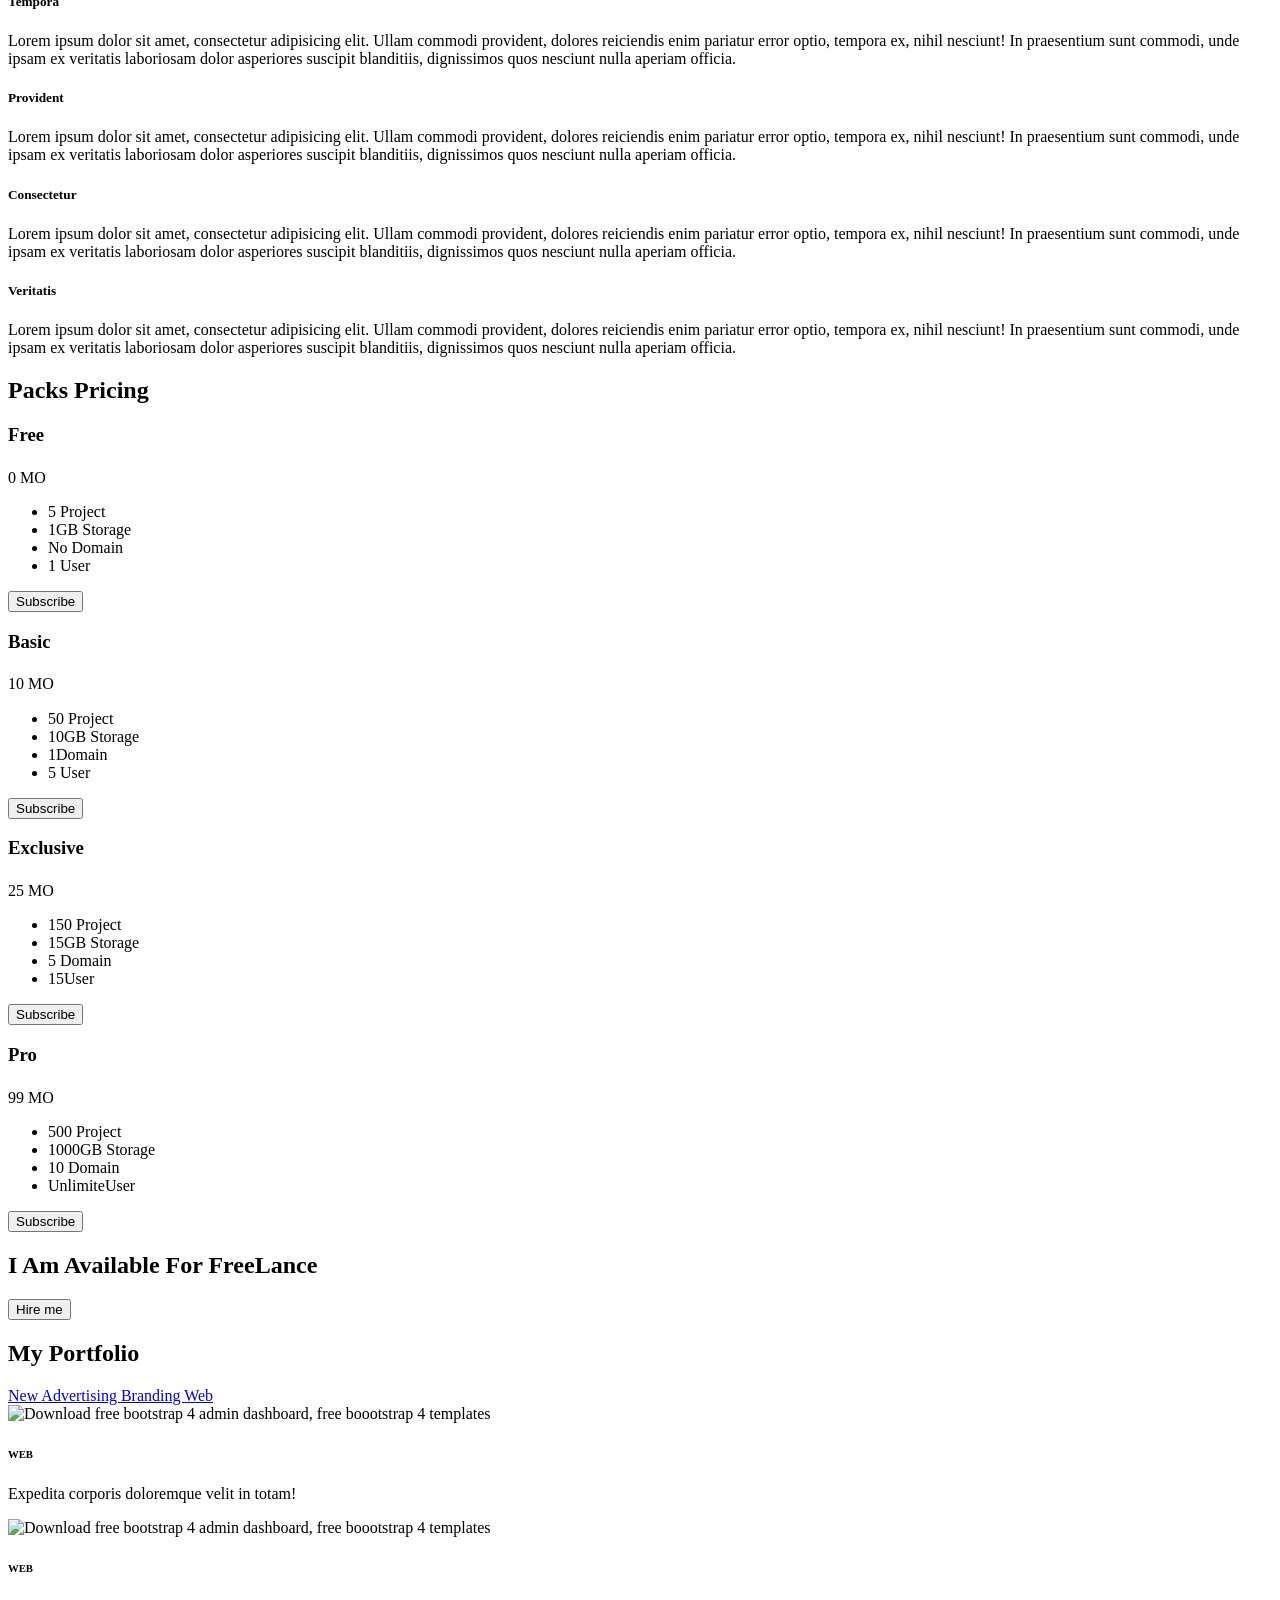
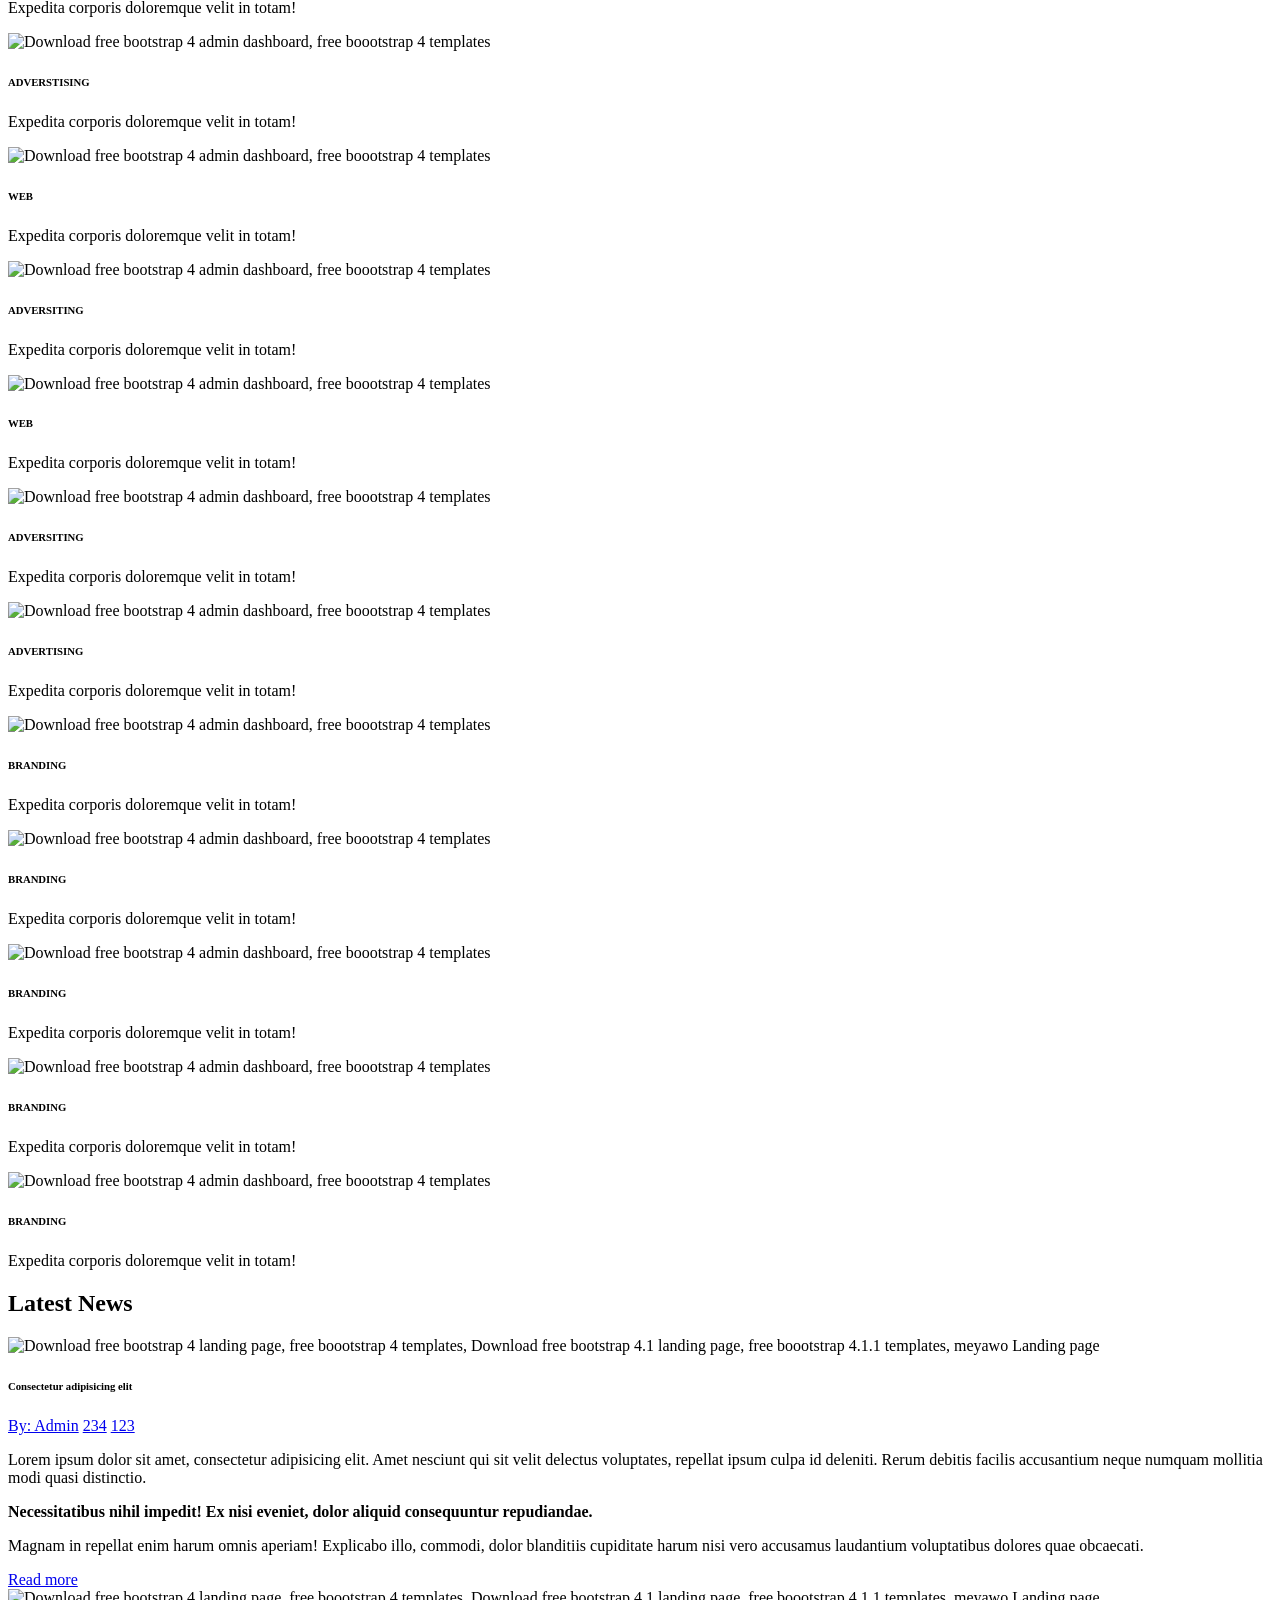
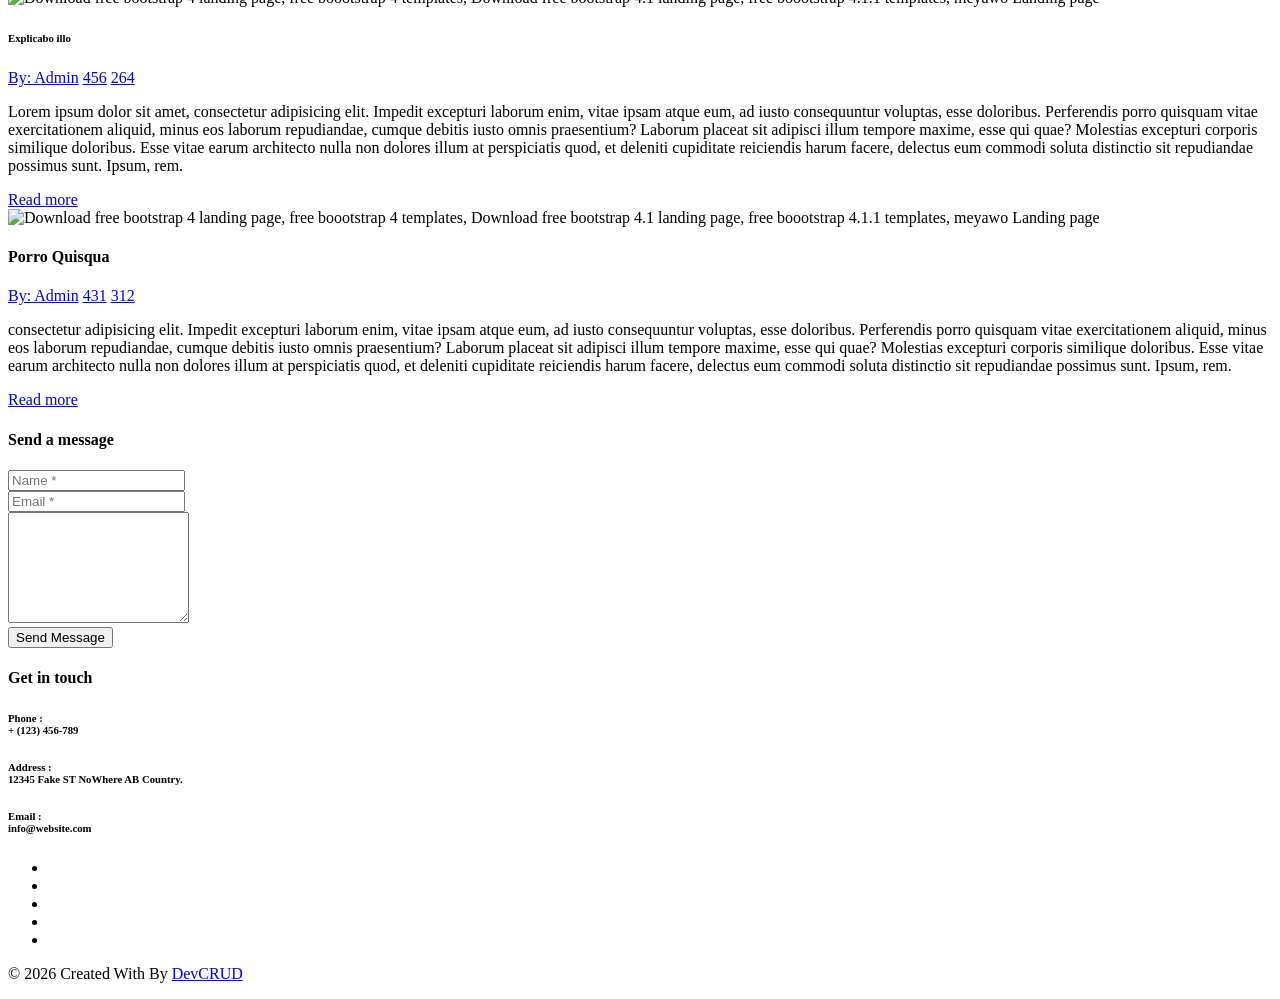
==== commit c77c1b93: "change name, and facebook logo to lead to linkedin" ====
--- a/index.html
+++ b/index.html
@@ -16,16 +16,15 @@
     <header class="header">
         <div class="container">
             <ul class="social-icons pt-3">
-                <li class="social-item"><a class="social-link text-light" href="#"><i class="ti-facebook" aria-hidden="true"></i></a></li>
+                <li class="social-item"><a class="social-link text-light" href="https://www.linkedin.com/in/th%C3%A9ophile-g-2b3258100/"><i class="ti-facebook" aria-hidden="true"></i></a></li>
                 <li class="social-item"><a class="social-link text-light" href="#"><i class="ti-twitter" aria-hidden="true"></i></a></li>
                 <li class="social-item"><a class="social-link text-light" href="#"><i class="ti-google" aria-hidden="true"></i></a></li>
                 <li class="social-item"><a class="social-link text-light" href="#"><i class="ti-instagram" aria-hidden="true"></i></a></li>
                 <li class="social-item"><a class="social-link text-light" href="#"><i class="ti-github" aria-hidden="true"></i></a></li>
             </ul>  
             <div class="header-content">
-                <h4 class="header-subtitle" >Hello, I am</h4>
-                <h1 class="header-title">John Doe</h1>
-                <h6 class="header-mono" >Frond end Designer | Developer</h6>
+                <h1 class="header-title">Théophile Gousselot</h1>
+                <h6 class="header-mono" >PhD Student</h6>
                 <button class="btn btn-primary btn-rounded"><i class="ti-printer pr-2"></i>Print Resume</button>
             </div>
         </div>
@@ -88,7 +87,7 @@
                     <li><span>Address</span> :  12345 Fake ST NoWhere AB Country.</li>
                 </ul>
                 <ul class="social-icons pt-3">
-                    <li class="social-item"><a class="social-link" href="#"><i class="ti-facebook" aria-hidden="true"></i></a></li>
+                    <li class="social-item"><a class="social-link" href="https://www.linkedin.com/in/th%C3%A9ophile-g-2b3258100/"><i class="ti-facebook" aria-hidden="true"></i></a></li>
                     <li class="social-item"><a class="social-link" href="#"><i class="ti-twitter" aria-hidden="true"></i></a></li>
                     <li class="social-item"><a class="social-link" href="#"><i class="ti-google" aria-hidden="true"></i></a></li>
                     <li class="social-item"><a class="social-link" href="#"><i class="ti-instagram" aria-hidden="true"></i></a></li>
@@ -751,7 +750,7 @@
                             </div>
                         </div>
                         <ul class="social-icons pt-4">
-                            <li class="social-item"><a class="social-link text-dark" href="#"><i class="ti-facebook" aria-hidden="true"></i></a></li>
+                            <li class="social-item"><a class="social-link text-dark" href="https://www.linkedin.com/in/th%C3%A9ophile-g-2b3258100/"><i class="ti-facebook" aria-hidden="true"></i></a></li>
                             <li class="social-item"><a class="social-link text-dark" href="#"><i class="ti-twitter" aria-hidden="true"></i></a></li>
                             <li class="social-item"><a class="social-link text-dark" href="#"><i class="ti-google" aria-hidden="true"></i></a></li>
                             <li class="social-item"><a class="social-link text-dark" href="#"><i class="ti-instagram" aria-hidden="true"></i></a></li>
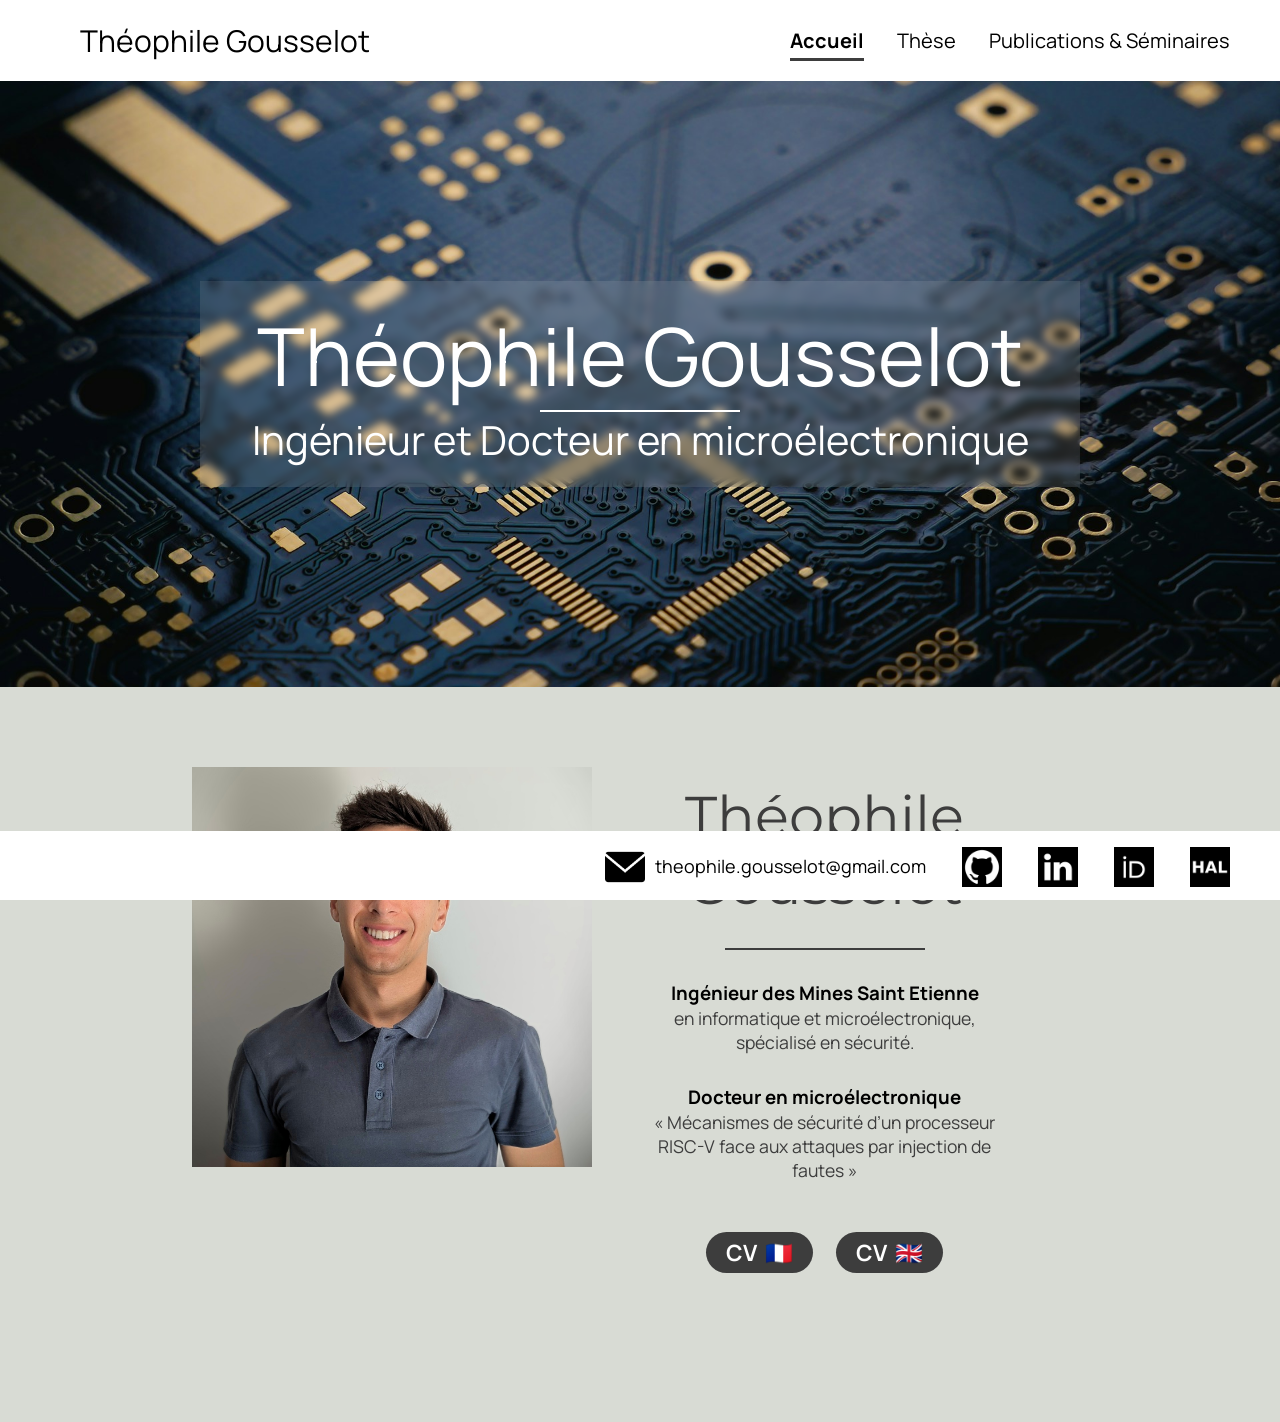
==== commit 398de62f: "My website, by myself" ====
--- a/index.html
+++ b/index.html
@@ -1,790 +1,76 @@
 <!DOCTYPE html>
-<html lang="en">
+<html lang="fr">
+
 <head>
-	<meta charset="utf-8">
-    <meta name="viewport" content="width=device-width, initial-scale=1, shrink-to-fit=no">
-    <meta name="description" content="Start your development with JohnDoe landing page.">
-    <meta name="author" content="Devcrud">
-    <title>JohnDoe Landing page | Free Bootstrap 4.3.x landing page</title>
-    <!-- font icons -->
-    <link rel="stylesheet" href="assets/vendors/themify-icons/css/themify-icons.css">
-    <!-- Bootstrap + JohnDoe main styles -->
-	<link rel="stylesheet" href="assets/css/johndoe.css">
+    <meta charset="utf-8" >
+    <title>Accueil - Théophile Gousselot</title>
+    <link href="style.css" rel="stylesheet" >
+    <link rel="preconnect" href="https://fonts.googleapis.com">
+    <link rel="preconnect" href="https://fonts.gstatic.com" crossorigin>
+    <link href="https://fonts.googleapis.com/css2?family=Manrope&family=Montserrat&display=swap" rel="stylesheet">
 </head>
-<body data-spy="scroll" data-target=".navbar" data-offset="40" id="home">
-    <a href="components.html" class="btn btn-primary btn-component" data-spy="affix" data-offset-top="600"><i class="ti-shift-left-alt"></i> Components</a>
-    <header class="header">
-        <div class="container">
-            <ul class="social-icons pt-3">
-                <li class="social-item"><a class="social-link text-light" href="https://www.linkedin.com/in/th%C3%A9ophile-g-2b3258100/"><i class="ti-facebook" aria-hidden="true"></i></a></li>
-                <li class="social-item"><a class="social-link text-light" href="#"><i class="ti-twitter" aria-hidden="true"></i></a></li>
-                <li class="social-item"><a class="social-link text-light" href="#"><i class="ti-google" aria-hidden="true"></i></a></li>
-                <li class="social-item"><a class="social-link text-light" href="#"><i class="ti-instagram" aria-hidden="true"></i></a></li>
-                <li class="social-item"><a class="social-link text-light" href="#"><i class="ti-github" aria-hidden="true"></i></a></li>
-            </ul>  
-            <div class="header-content">
-                <h1 class="header-title">Théophile Gousselot</h1>
-                <h6 class="header-mono" >PhD Student</h6>
-                <button class="btn btn-primary btn-rounded"><i class="ti-printer pr-2"></i>Print Resume</button>
+
+<body>
+    <header>
+        <nav>
+            <a class="navmyname" href="index.html">Théophile Gousselot</a>
+            <div>
+            <div>
+                <a class="currentpage" href="index.html">Accueil</a>
+                <a href="these.html">Thèse</a>
+                <a href="disseminations.html">Publications & Séminaires</a>
+            </div>
+        </nav>
+    </header>
+    <main>
+        <section class="baniere">
+            <div class="with-blur-backdrop">
+            <div>
+                <div class="name">Théophile Gousselot</div>
+                <p class="whiteline"></p>
+                <div class="statut">Ingénieur et Docteur en microélectronique</div>
+            </div>
+            </div>
+        </section>
+
+
+        <section class="accueil-introduction">
+            <img src="img/gousselot_theophile_picture.jpg" alt="Portrait de Théophile Gousselot" height="400px">
+            <div>
+                <p class="myname">Théophile Gousselot</p>
+                <p class="anthraciteline"></p>
+                <h3>Ingénieur des Mines Saint Etienne</h3>
+                <p>en informatique et microélectronique, spécialisé en sécurité.</p>
+                <h3>Docteur en microélectronique</h3>
+                <p>« Mécanismes de sécurité d’un processeur RISC-V face aux attaques par injection de fautes »</p>
+                <a href="doc/CV_fr_gousselot_theophile_2025.pdf" class="cv">CV  <span class="flag">🇫🇷</span></a>
+                <a href="doc/CV_en_gousselot_theophile_2025.pdf" class="cv">CV  <span class="flag">🇬🇧</span></a>
+            </div>
+
+        </section>
+
+    </main>
+    <footer>
+        <a></a>
+        <div>
+            <a target="_blank" href="mailto:theophile.gousselot@gmail.com" class="lien-icone">
+               <img src="img/logo_mail.png" alt="Logo mail"> <span class="email"> theophile.gousselot@gmail.com</span> 
+            </a>
+            <a target="_blank" href="https://github.com/theophile-gousselot" class="lien-icone">
+                <img src="img/logo_github.png" alt="Logo github" >
+            </a>
+            <a target="_blank" href="https://www.linkedin.com/in/th%C3%A9ophile-g-2b3258100/" class="lien-icone">
+                <img src="img/logo_linkedin.png" alt="Logo linkedin" >
+            </a>
+            <a target="_blank" href="https://orcid.org/0000-0002-4693-7312" class="lien-icone">
+                <img src="img/logo_orcid.png" alt="Logo orcid" >
+            </a>
+            <a target="_blank" href="https://hal.science/search/index?q=theophile+gousselot" class="lien-icone">
+                <img src="img/logo_hal.png" alt="Logo hal" >
+            </a>
             </div>
         </div>
-    </header>
-    <nav class="navbar sticky-top navbar-expand-lg navbar-light bg-white" data-spy="affix" data-offset-top="510">
-        <div class="container">
-            <button class="navbar-toggler ml-auto" type="button" data-toggle="collapse" data-target="#navbarSupportedContent" aria-controls="navbarSupportedContent" aria-expanded="false" aria-label="Toggle navigation">
-                <span class="navbar-toggler-icon"></span>
-            </button>
-            <div class="collapse mt-sm-20 navbar-collapse" id="navbarSupportedContent">
-                <ul class="navbar-nav mr-auto">
-                    <li class="nav-item">
-                        <a href="#home" class="nav-link">Home</a>
-                    </li>
-                    <li class="nav-item">
-                        <a href="#about" class="nav-link">About</a>
-                    </li>
-                    <li class="nav-item">
-                        <a href="#resume" class="nav-link">Resume</a>
-                    </li>
-                </ul>
-                <ul class="navbar-nav brand">
-                    <img src="assets/imgs/avatar.jpg" alt="" class="brand-img">
-                    <li class="brand-txt">
-                        <h5 class="brand-title">John Doe</h5>
-                        <div class="brand-subtitle">Web Designer | Developer</div>
-                    </li>
-                </ul>
-                <ul class="navbar-nav ml-auto">
-                    <li class="nav-item">
-                        <a href="#portfolio" class="nav-link">Portfolio</a>
-                    </li>
-                    <li class="nav-item">
-                        <a href="#blog" class="nav-link">Blog</a>
-                    </li>
-                    <li class="nav-item last-item">
-                        <a href="#contact" class="nav-link">Contact</a>
-                    </li>
-                </ul>
-            </div>
-        </div>
-    </nav>
-    <div class="container-fluid">
-        <div id="about" class="row about-section">
-            <div class="col-lg-4 about-card">
-                <h3 class="font-weight-light">Who am I ?</h3>
-                <span class="line mb-5"></span>
-                <h5 class="mb-3">A Web Designer / Developer Located In Our Lovely Earth</h5>
-                <p class="mt-20">Lorem ipsum dolor sit amet, consectetur adipisicing elit.sit amet, Qui deserunt consequatur fugit repellendusillo voluptas?</p>
-                <button class="btn btn-outline-danger"><i class="icon-down-circled2 "></i>Download My CV</button>
-            </div>
-            <div class="col-lg-4 about-card">
-                <h3 class="font-weight-light">Personal Info</h3>
-                <span class="line mb-5"></span>
-                <ul class="mt40 info list-unstyled">
-                    <li><span>Birthdate</span> : 09/13/1996</li>
-                    <li><span>Email</span> : info@website.com</li>
-                    <li><span>Phone</span> : + (123) 456-7890</li>
-                    <li><span>Skype</span> : John_Doe </li>
-                    <li><span>Address</span> :  12345 Fake ST NoWhere AB Country.</li>
-                </ul>
-                <ul class="social-icons pt-3">
-                    <li class="social-item"><a class="social-link" href="https://www.linkedin.com/in/th%C3%A9ophile-g-2b3258100/"><i class="ti-facebook" aria-hidden="true"></i></a></li>
-                    <li class="social-item"><a class="social-link" href="#"><i class="ti-twitter" aria-hidden="true"></i></a></li>
-                    <li class="social-item"><a class="social-link" href="#"><i class="ti-google" aria-hidden="true"></i></a></li>
-                    <li class="social-item"><a class="social-link" href="#"><i class="ti-instagram" aria-hidden="true"></i></a></li>
-                    <li class="social-item"><a class="social-link" href="#"><i class="ti-github" aria-hidden="true"></i></a></li>
-                </ul>  
-            </div>
-            <div class="col-lg-4 about-card">
-                <h3 class="font-weight-light">My Expertise</h3>
-                <span class="line mb-5"></span>
-                <div class="row">
-                    <div class="col-1 text-danger pt-1"><i class="ti-widget icon-lg"></i></div>
-                    <div class="col-10 ml-auto mr-3">
-                        <h6>UX Design</h6>
-                        <p class="subtitle"> exercitat Repellendus,  corrupt.</p>
-                        <hr>
-                    </div>
-                </div>
-                <div class="row">
-                    <div class="col-1 text-danger pt-1"><i class="ti-paint-bucket icon-lg"></i></div>
-                    <div class="col-10 ml-auto mr-3">
-                        <h6>Web Development</h6>
-                        <p class="subtitle">Lorem ipsum dolor sit consectetur.</p>
-                        <hr>
-                    </div>
-                </div>
-                <div class="row">
-                    <div class="col-1 text-danger pt-1"><i class="ti-stats-up icon-lg"></i></div>
-                    <div class="col-10 ml-auto mr-3">
-                        <h6>Digital Marketing</h6>
-                        <p class="subtitle">voluptate commodi illo voluptatib.</p>
-                        <hr>
-                    </div>
-                </div>
-            </div>
-        </div>
-    </div>
+    </footer>
+</body>
 
-    <!--Resume Section-->
-    <section class="section" id="resume">
-        <div class="container">
-            <h2 class="mb-5"><span class="text-danger">My</span> Resume</h2>
-            <div class="row">
-                <div class="col-md-6 col-lg-4">
-                    <div class="card">
-                       <div class="card-header">
-                            <div class="mt-2">
-                                <h4>Expertise</h4>
-                                <span class="line"></span>  
-                            </div>
-                        </div>
-                        <div class="card-body">
-                            <h6 class="title text-danger">2017 - Present</h6>
-                            <P>UX Developer</P>
-                            <P class="subtitle">Lorem ipsum dolor sit amet, consectetur adipisicing elit. Nostrum recusandae, cupiditate ullam dolor ratione repellendus.aliquid repudiandae saepe!.</P>
-                            <hr>
-                            <h6 class="title text-danger">2016 - 2017</h6>
-                            <P>Front-end Developer</P>
-                            <P class="subtitle">Lorem ipsum dolor sit amet, consectetur adipisicing elit. Nostrum recusandae, cupiditate ullam dolor ratione repellendus.aliquid repudiandae saepe!.</P>
-                            <hr>
-                            <h6 class="title text-danger">2015 - 2016</h6>
-                            <P>UX Designer</P>
-                            <P class="subtitle">Lorem ipsum dolor sit amet, consectetur adipisicing elit. Nostrum recusandae, cupiditate ullam dolor ratione repellendus.aliquid repudiandae saepe!.</P>
-                        </div>
-                    </div>
-                </div>
-                <div class="col-md-6 col-lg-4">
-                    <div class="card">
-                       <div class="card-header">
-                            <div class="mt-2">
-                                <h4>Education</h4>
-                                <span class="line"></span>  
-                            </div>
-                        </div>
-                        <div class="card-body">
-                            <h6 class="title text-danger">2017 - Present</h6>
-                            <P>B.E Computer Engineering</P>
-                            <P class="subtitle">Lorem ipsum dolor sit amet, consectetur adipisicing elit. Error corrupti recusandae obcaecati odit repellat ducimus cum, minus tempora aperiam at.</P>
-                            <hr>
-                            <h6 class="title text-danger">2016 - 2017</h6>
-                            <P>Diploma in Computer Engineering</P>
-                            <P class="subtitle">Lorem ipsum dolor sit amet, consectetur adipisicing elit. Eos, id officiis quas placeat quia voluptas dolorum rem animi nostrum quae.aliquid repudiandae saepe!.</P>
-                            <hr>
-                            <h6 class="title text-danger">2015 - 2016</h6>
-                            <P>High School Degree</P>
-                            <P class="subtitle">Lorem ipsum dolor sit amet, consectetur adipisicing elit. Nostrum recusandae, cupiditate ullam dolor ratione repellendus.aliquid repudiandae saepe!.</P>
-                            
-                        </div>
-                    </div>
-                </div>
-                <div class="col-lg-4">
-                    <div class="card">
-                       <div class="card-header">
-                            <div class="pull-left">
-                                <h4 class="mt-2">Skills</h4>
-                                <span class="line"></span>  
-                            </div>
-                        </div>
-                        <div class="card-body pb-2">
-                           <h6>hTL5 &amp; CSS3</h6>
-                            <div class="progress mb-3">
-                                <div class="progress-bar bg-danger" role="progressbar" style="width: 97%" aria-valuenow="25" aria-valuemin="0" aria-valuemax="100"></div>
-                            </div>
-                            <h6>JavaScript</h6>
-                            <div class="progress mb-3">
-                                <div class="progress-bar bg-danger" role="progressbar" style="width: 85%" aria-valuenow="25" aria-valuemin="0" aria-valuemax="100"></div>
-                            </div>
-                            <h6>PHP</h6>
-                            <div class="progress mb-3">
-                                <div class="progress-bar bg-danger" role="progressbar" style="width: 80%" aria-valuenow="50" aria-valuemin="0" aria-valuemax="100"></div>
-                            </div>
-                            <h6>SQL</h6>
-                            <div class="progress mb-3">
-                                <div class="progress-bar bg-danger" role="progressbar" style="width: 90%" aria-valuenow="75" aria-valuemin="0" aria-valuemax="100"></div>
-                            </div>
-                            <h6>Laborum</h6>
-                            <div class="progress mb-3">
-                                <div class="progress-bar bg-danger" role="progressbar" style="width: 90%" aria-valuenow="75" aria-valuemin="0" aria-valuemax="100"></div>
-                            </div>
-                            <h6>Tempora</h6>
-                            <div class="progress mb-3">
-                                <div class="progress-bar bg-danger" role="progressbar" style="width: 90%" aria-valuenow="75" aria-valuemin="0" aria-valuemax="100"></div>
-                            </div>
-                        </div>
-                    </div>
-                    <div class="card">
-                       <div class="card-header">
-                            <div class="pull-left">
-                                <h4 class="mt-2">Languages</h4>
-                                <span class="line"></span>  
-                            </div>
-                        </div>
-                        <div class="card-body pb-2">
-                           <h6>English</h6>
-                            <div class="progress mb-3">
-                                <div class="progress-bar bg-danger" role="progressbar" style="width: 80%" aria-valuenow="25" aria-valuemin="0" aria-valuemax="100"></div>
-                            </div>
-                            <h6>French</h6>
-                            <div class="progress mb-3">
-                                <div class="progress-bar bg-danger" role="progressbar" style="width: 45%" aria-valuenow="25" aria-valuemin="0" aria-valuemax="100"></div>
-                            </div>
-                            <h6>Spanish</h6>
-                            <div class="progress mb-3">
-                                <div class="progress-bar bg-danger" role="progressbar" style="width: 67%" aria-valuenow="50" aria-valuemin="0" aria-valuemax="100"></div>
-                            </div>
-                        </div>
-                    </div>
-                </div>
-            </div>
-        </div>
-    </section>
-
-    <section class="section bg-dark text-center">
-        <div class="container">
-            <div class="row text-center">
-                <div class="col-md-6 col-lg-3">
-                    <div class="row ">
-                        <div class="col-5 text-right text-light border-right py-3">
-                            <div class="m-auto"><i class="ti-alarm-clock icon-xl"></i></div>
-                        </div>
-                        <div class="col-7 text-left py-3">
-                            <h1 class="text-danger font-weight-bold font40">500</h1>
-                            <p class="text-light mb-1">Hours Worked</p>
-                        </div>
-                    </div>
-                </div>
-                <div class="col-md-6 col-lg-3">
-                    <div class="row">
-                        <div class="col-5 text-right text-light border-right py-3">
-                            <div class="m-auto"><i class="ti-layers-alt icon-xl"></i></div>
-                        </div>
-                        <div class="col-7 text-left py-3">
-                            <h1 class="text-danger font-weight-bold font40">50K</h1>
-                            <p class="text-light mb-1">Project Finished</p>
-                        </div>
-                    </div>
-                </div>
-                <div class="col-md-6 col-lg-3">
-                    <div class="row">
-                        <div class="col-5 text-right text-light border-right py-3">
-                            <div class="m-auto"><i class="ti-face-smile icon-xl"></i></div>
-                        </div>
-                        <div class="col-7 text-left py-3">
-                            <h1 class="text-danger font-weight-bold font40">200K</h1>
-                            <p class="text-light mb-1">Happy Clients</p>
-                        </div>
-                    </div>
-                </div>
-                <div class="col-md-6 col-lg-3">
-                    <div class="row">
-                        <div class="col-5 text-right text-light border-right py-3">
-                            <div class="m-auto"><i class="ti-heart-broken icon-xl"></i></div>
-                        </div>
-                        <div class="col-7 text-left py-3">
-                            <h1 class="text-danger font-weight-bold font40">2k</h1>
-                            <p class="text-light mb-1">Coffee Drinked</p>
-                        </div>
-                    </div>
-                </div>
-            </div>
-        </div>
-    </section>
-
-    <section class="section" id="service">
-        <div class="container">
-            <h2 class="mb-5 pb-4"><span class="text-danger">My</span> Services</h2>
-            <div class="row">
-                <div class="col-md-4 col-sm-6">
-                    <div class="card mb-5">
-                       <div class="card-header has-icon">
-                            <i class="ti-vector text-danger" aria-hidden="true"></i>
-                        </div>
-                        <div class="card-body px-4 py-3">
-                            <h5 class="mb-3 card-title text-dark">Ullam</h5>
-                            <P class="subtitle">Lorem ipsum dolor sit amet, consectetur adipisicing elit. Ullam commodi provident, dolores reiciendis enim pariatur error optio, tempora ex, nihil nesciunt! In praesentium sunt commodi, unde ipsam ex veritatis laboriosam dolor asperiores suscipit blanditiis, dignissimos quos nesciunt nulla aperiam officia.</P>
-                        </div>
-                    </div>
-                </div>
-                <div class="col-md-4 col-sm-6">
-                    <div class="card mb-5">
-                       <div class="card-header has-icon">
-                            <i class="ti-write text-danger" aria-hidden="true"></i>
-                        </div>
-                        <div class="card-body px-4 py-3">
-                            <h5 class="mb-3 card-title text-dark">Asperiores</h5>
-                            <P class="subtitle">Lorem ipsum dolor sit amet, consectetur adipisicing elit. Ullam commodi provident, dolores reiciendis enim pariatur error optio, tempora ex, nihil nesciunt! In praesentium sunt commodi, unde ipsam ex veritatis laboriosam dolor asperiores suscipit blanditiis, dignissimos quos nesciunt nulla aperiam officia.</P>
-                        </div>
-                    </div>
-                </div>
-                <div class="col-md-4 col-sm-6">
-                    <div class="card mb-5">
-                       <div class="card-header has-icon">
-                            <i class="ti-package text-danger" aria-hidden="true"></i>
-                        </div>
-                        <div class="card-body px-4 py-3">
-                            <h5 class="mb-3 card-title text-dark">Tempora</h5>
-                            <P class="subtitle">Lorem ipsum dolor sit amet, consectetur adipisicing elit. Ullam commodi provident, dolores reiciendis enim pariatur error optio, tempora ex, nihil nesciunt! In praesentium sunt commodi, unde ipsam ex veritatis laboriosam dolor asperiores suscipit blanditiis, dignissimos quos nesciunt nulla aperiam officia.</P>
-                        </div>
-                    </div>
-                </div>
-                <div class="col-md-4 col-sm-6">
-                    <div class="card mb-5">
-                       <div class="card-header has-icon">
-                            <i class="ti-map-alt text-danger" aria-hidden="true"></i>
-                        </div>
-                        <div class="card-body px-4 py-3">
-                            <h5 class="mb-3 card-title text-dark">Provident</h5>
-                            <P class="subtitle">Lorem ipsum dolor sit amet, consectetur adipisicing elit. Ullam commodi provident, dolores reiciendis enim pariatur error optio, tempora ex, nihil nesciunt! In praesentium sunt commodi, unde ipsam ex veritatis laboriosam dolor asperiores suscipit blanditiis, dignissimos quos nesciunt nulla aperiam officia.</P>
-                        </div>
-                    </div>
-                </div>
-                <div class="col-md-4 col-sm-6">
-                    <div class="card mb-5">
-                       <div class="card-header has-icon">
-                            <i class="ti-bar-chart text-danger" aria-hidden="true"></i>
-                        </div>
-                        <div class="card-body px-4 py-3">
-                            <h5 class="mb-3 card-title text-dark">Consectetur</h5>
-                            <P class="subtitle">Lorem ipsum dolor sit amet, consectetur adipisicing elit. Ullam commodi provident, dolores reiciendis enim pariatur error optio, tempora ex, nihil nesciunt! In praesentium sunt commodi, unde ipsam ex veritatis laboriosam dolor asperiores suscipit blanditiis, dignissimos quos nesciunt nulla aperiam officia.</P>
-                        </div>
-                    </div>
-                </div>
-                <div class="col-md-4 col-sm-6">
-                    <div class="card mb-5">
-                       <div class="card-header has-icon">
-                            <i class="ti-support text-danger" aria-hidden="true"></i>
-                        </div>
-                        <div class="card-body px-4 py-3">
-                            <h5 class="mb-3 card-title text-dark">Veritatis</h5>
-                            <P class="subtitle">Lorem ipsum dolor sit amet, consectetur adipisicing elit. Ullam commodi provident, dolores reiciendis enim pariatur error optio, tempora ex, nihil nesciunt! In praesentium sunt commodi, unde ipsam ex veritatis laboriosam dolor asperiores suscipit blanditiis, dignissimos quos nesciunt nulla aperiam officia.</P>
-                        </div>
-                    </div>
-                </div>
-            </div>
-        </div>
-    </section>
-
-    <section class="section bg-custom-gray" id="price">
-        <div class="container">
-            <h1 class="mb-5"><span class="text-danger">Packs</span> Pricing</h1>
-            <div class="row align-items-center">
-                <div class="col-md-6 col-lg-3">
-                    <div class="price-card text-center mb-4">
-                        <h3 class="price-card-title">Free</h3>
-                        <div class="price-card-cost">
-                            <sup class="ti-money"></sup>
-                            <span class="num">0</span>
-                            <span class="date">MO</span>
-                        </div>
-                        <ul class="list">
-                            <li class="list-item">5 <span class="text-muted">Project</span></li>
-                            <li class="list-item">1GB <span class="text-muted">Storage</span></li>
-                            <li class="list-item"><span class="text-muted">No Domain</span></li>
-                            <li class="list-item">1 <span class="text-muted">User</span></li>
-                        </ul>
-                        <button class="btn btn-primary btn-rounded w-lg">Subscribe</button>
-                    </div>
-                </div>
-                <div class="col-md-6 col-lg-3">
-                    <div class="price-card text-center mb-4">
-                        <h3 class="price-card-title">Basic</h3>
-                        <div class="price-card-cost">
-                            <sup class="ti-money"></sup>
-                            <span class="num">10</span>
-                            <span class="date">MO</span>
-                        </div>
-                        <ul class="list">
-                            <li class="list-item">50 <span class="text-muted">Project</span></li>
-                            <li class="list-item">10GB <span class="text-muted">Storage</span></li>
-                            <li class="list-item">1<span class="text-muted">Domain</span></li>
-                            <li class="list-item">5 <span class="text-muted">User</span></li>
-                        </ul>
-                        <button class="btn btn-primary btn-rounded w-lg">Subscribe</button>
-                    </div>
-                </div>
-                <div class="col-md-6 col-lg-3">
-                    <div class="price-card text-center price-card-requried mb-4">
-                        <h3 class="price-card-title">Exclusive</h3>
-                        <div class="price-card-cost">
-                            <sup class="ti-money"></sup>
-                            <span class="num">25</span>
-                            <span class="date">MO</span>
-                        </div>
-                        <ul class="list">
-                            <li class="list-item">150 <span class="text-muted">Project</span></li>
-                            <li class="list-item">15GB <span class="text-muted">Storage</span></li>
-                            <li class="list-item">5<span class="text-muted"> Domain</span></li>
-                            <li class="list-item">15<span class="text-muted">User</span></li>
-                        </ul>
-                        <button class="btn btn-primary btn-rounded w-lg">Subscribe</button>
-                    </div>
-                </div>
-                <div class="col-md-6 col-lg-3">
-                    <div class="price-card text-center mb-4">
-                        <h3 class="price-card-title">Pro</h3>
-                        <div class="price-card-cost">
-                            <sup class="ti-money"></sup>
-                            <span class="num">99</span>
-                            <span class="date">MO</span>
-                        </div>
-                        <ul class="list">
-                            <li class="list-item">500 <span class="text-muted">Project</span></li>
-                            <li class="list-item">1000GB <span class="text-muted">Storage</span></li>
-                            <li class="list-item">10<span class="text-muted"> Domain</span></li>
-                            <li class="list-item">Unlimite<span class="text-muted">User</span></li>
-                        </ul>
-                        <button class="btn btn-primary btn-rounded w-lg">Subscribe</button>
-                    </div>
-                </div>
-            </div>
-        </div>
-    </section>
-    <section class="section bg-dark py-5">
-        <div class="container text-center">
-            <h2 class="text-light mb-5 font-weight-normal">I Am Available For FreeLance</h2>
-            <button class="btn bg-primary w-lg" >Hire me</button>
-        </div>
-    </section>
-
-    <!-- Portfolio Section -->
-    <section class="section bg-custom-gray" id="portfolio">
-        <div class="container">
-            <h1 class="mb-5"><span class="text-danger">My</span> Portfolio</h1>
-            <div class="portfolio">
-                <div class="filters">
-                    <a href="#" data-filter=".new" class="active">
-                        New
-                    </a>
-                    <a href="#" data-filter=".advertising">
-                        Advertising
-                    </a>
-                    <a href="#" data-filter=".branding">
-                        Branding
-                    </a>
-                    <a href="#" data-filter=".web">
-                        Web
-                    </a>
-                </div>
-                <div class="portfolio-container"> 
-                    <div class="col-md-6 col-lg-4 web new">
-                        <div class="portfolio-item">
-                            <img src="assets/imgs/web-1.jpg" class="img-fluid" alt="Download free bootstrap 4 admin dashboard, free boootstrap 4 templates">
-                            <div class="content-holder">
-                                <a class="img-popup" href="assets/imgs/web-1.jpg"></a>
-                                <div class="text-holder">
-                                    <h6 class="title">WEB</h6>
-                                    <p class="subtitle">Expedita corporis doloremque velit in totam!</p>
-                                </div>
-                            </div>   
-                        </div>             
-                    </div>
-                    <div class="col-md-6 col-lg-4 web new">
-                        <div class="portfolio-item">
-                            <img src="assets/imgs/web-2.jpg" class="img-fluid" alt="Download free bootstrap 4 admin dashboard, free boootstrap 4 templates">
-                            <div class="content-holder">
-                                <a class="img-popup" href="assets/imgs/web-2.jpg"></a>
-                                <div class="text-holder">
-                                    <h6 class="title">WEB</h6>
-                                    <p class="subtitle">Expedita corporis doloremque velit in totam!</p>
-                                </div>
-                            </div> 
-                        </div>                         
-                    </div>
-                    <div class="col-md-6 col-lg-4 advertising new">
-                        <div class="portfolio-item">
-                            <img src="assets/imgs/advertising-2.jpg" class="img-fluid" alt="Download free bootstrap 4 admin dashboard, free boootstrap 4 templates">                         
-                            <div class="content-holder">
-                                <a class="img-popup" href="assets/imgs/advertising-2.jpg"></a>
-                                <div class="text-holder">
-                                    <h6 class="title">ADVERSTISING</h6>
-                                    <p class="subtitle">Expedita corporis doloremque velit in totam!</p>
-                                </div>
-                            </div>    
-                        </div>              
-                    </div> 
-                    <div class="col-md-6 col-lg-4 web">
-                        <div class="portfolio-item">
-                            <img src="assets/imgs/web-4.jpg" class="img-fluid" alt="Download free bootstrap 4 admin dashboard, free boootstrap 4 templates">
-                            <div class="content-holder">
-                                <a class="img-popup" href="assets/imgs/web-4.jpg"></a>
-                                <div class="text-holder">
-                                    <h6 class="title">WEB</h6>
-                                    <p class="subtitle">Expedita corporis doloremque velit in totam!</p>
-                                </div>
-                            </div>
-                        </div>                                                     
-                    </div>
-
-                    <div class="col-md-6 col-lg-4 advertising"> 
-                        <div class="portfolio-item">
-                            <img src="assets/imgs/advertising-1.jpg" class="img-fluid" alt="Download free bootstrap 4 admin dashboard, free boootstrap 4 templates">                               
-                            <div class="content-holder">
-                                <a class="img-popup" href="assets/imgs/advertising-1.jpg"></a>
-                                <div class="text-holder">
-                                    <h6 class="title">ADVERSITING</h6>
-                                    <p class="subtitle">Expedita corporis doloremque velit in totam!</p>
-                                </div>
-                            </div>
-                        </div>                                                       
-                    </div> 
-                    <div class="col-md-6 col-lg-4 web new">
-                        <div class="portfolio-item">
-                            <img src="assets/imgs/web-3.jpg" class="img-fluid" alt="Download free bootstrap 4 admin dashboard, free boootstrap 4 templates">  
-                           <div class="content-holder">
-                                <a class="img-popup" href="assets/imgs/web-3.jpg"></a>
-                                <div class="text-holder">
-                                    <h6 class="title">WEB</h6>
-                                    <p class="subtitle">Expedita corporis doloremque velit in totam!</p>
-                                </div>
-                            </div>
-                        </div>                                                     
-                    </div>
-                    <div class="col-md-6 col-lg-4 advertising new">
-                        <div class="portfolio-item">
-                            <img src="assets/imgs/advertising-3.jpg" class="img-fluid" alt="Download free bootstrap 4 admin dashboard, free boootstrap 4 templates">       
-                           <div class="content-holder">
-                                <a class="img-popup" href="assets/imgs/advertising-3.jpg"></a>
-                                <div class="text-holder">
-                                    <h6 class="title">ADVERSITING</h6>
-                                    <p class="subtitle">Expedita corporis doloremque velit in totam!</p>
-                                </div>
-                            </div>
-                        </div>                                                       
-                    </div> 
-                    <div class="col-md-6 col-lg-4 advertising new"> 
-                        <div class="portfolio-item">
-                            <img src="assets/imgs/advertising-4.jpg" class="img-fluid" alt="Download free bootstrap 4 admin dashboard, free boootstrap 4 templates">            
-                            <div class="content-holder">
-                                <a class="img-popup" href="assets/imgs/advertising-4.jpg"></a>
-                                <div class="text-holder">
-                                    <h6 class="title">ADVERTISING</h6>
-                                    <p class="subtitle">Expedita corporis doloremque velit in totam!</p>
-                                </div>
-                            </div>
-                        </div>
-                                
-                    </div> 
-                    <div class="col-md-6 col-lg-4 branding new">
-                        <div class="portfolio-item">
-                            <img src="assets/imgs/branding-1.jpg" class="img-fluid" alt="Download free bootstrap 4 admin dashboard, free boootstrap 4 templates">                        
-                            <div class="content-holder">
-                                <a class="img-popup" href="assets/imgs/branding-1.jpg"></a>
-                                <div class="text-holder">
-                                    <h6 class="title">BRANDING</h6>
-                                    <p class="subtitle">Expedita corporis doloremque velit in totam!</p>
-                                </div>
-                            </div> 
-                        </div>
-                    </div> 
-                    <div class="col-md-6 col-lg-4 branding">
-                        <div class="portfolio-item">
-                            <img src="assets/imgs/branding-2.jpg" class="img-fluid" alt="Download free bootstrap 4 admin dashboard, free boootstrap 4 templates">  
-                            <div class="content-holder">
-                                <a class="img-popup" href="assets/imgs/branding-2.jpg"></a>
-                                <div class="text-holder">
-                                    <h6 class="title">BRANDING</h6>
-                                    <p class="subtitle">Expedita corporis doloremque velit in totam!</p>
-                                </div>
-                            </div>
-                        </div>                                                     
-                    </div> 
-                    <div class="col-md-6 col-lg-4 branding new">
-                        <div class="portfolio-item">
-                            <img src="assets/imgs/branding-3.jpg" class="img-fluid" alt="Download free bootstrap 4 admin dashboard, free boootstrap 4 templates">   
-                            <div class="content-holder">
-                                <a class="img-popup" href="assets/imgs/branding-3.jpg"></a>
-                                <div class="text-holder">
-                                    <h6 class="title">BRANDING</h6>
-                                    <p class="subtitle">Expedita corporis doloremque velit in totam!</p>
-                                </div>
-                            </div>
-                        </div>                                                    
-                    </div> 
-                    <div class="col-md-6 col-lg-4 branding">
-                        <div class="portfolio-item">
-                            <img src="assets/imgs/branding-4.jpg" class="img-fluid" alt="Download free bootstrap 4 admin dashboard, free boootstrap 4 templates">                      
-                            <div class="content-holder">
-                                <a class="img-popup" href="assets/imgs/branding-4.jpg"></a>
-                                <div class="text-holder">
-                                    <h6 class="title">BRANDING</h6>
-                                    <p class="subtitle">Expedita corporis doloremque velit in totam!</p>
-                                </div>
-                            </div>
-                        </div>                                                      
-                    </div> 
-                    <div class="col-md-6 col-lg-4 branding">
-                        <div class="portfolio-item">
-                            <img src="assets/imgs/branding-5.jpg" class="img-fluid" alt="Download free bootstrap 4 admin dashboard, free boootstrap 4 templates">          
-                            <div class="content-holder">
-                                <a class="img-popup" href="assets/imgs/branding-5.jpg"></a>
-                                <div class="text-holder">
-                                    <h6 class="title">BRANDING</h6>
-                                    <p class="subtitle">Expedita corporis doloremque velit in totam!</p>
-                                </div>
-                            </div>
-                        </div>                                                   
-                    </div>
-                </div> 
-            </div>  
-        </div>            
-    </section>
-    <!-- End of portfolio section -->
-
-    <section class="section" id="blog">
-        <div class="container">
-            <h2 class="mb-5">Latest <span class="text-danger">News</span></h2>
-            <div class="row">
-                <div class="blog-card">
-                    <div class="img-holder">
-                        <img src="assets/imgs/blog1.jpg" alt="Download free bootstrap 4 landing page, free boootstrap 4 templates, Download free bootstrap 4.1 landing page, free boootstrap 4.1.1 templates, meyawo Landing page">
-                    </div>
-                    <div class="content-holder">
-                        <h6 class="title">Consectetur adipisicing elit</h6>
-
-                        <p class="post-details">
-                            <a href="#">By: Admin</a>
-                            <a href="#"><i class="ti-heart text-danger"></i> 234</a>
-                            <a href="#"><i class="ti-comment"></i> 123</a>
-                        </p>
-                        
-                        <p>Lorem ipsum dolor sit amet, consectetur adipisicing elit. Amet nesciunt qui sit velit delectus voluptates, repellat ipsum culpa id deleniti. Rerum debitis facilis accusantium neque numquam mollitia modi quasi distinctio.</p>
-
-                        <p><b>Necessitatibus nihil impedit! Ex nisi eveniet, dolor aliquid consequuntur repudiandae.</b></p>
-                        <p>Magnam in repellat enim harum omnis aperiam! Explicabo illo, commodi, dolor blanditiis cupiditate harum nisi vero accusamus laudantium voluptatibus dolores quae obcaecati.</p>
-
-                        <a href="#" class="read-more">Read more <i class="ti-angle-double-right"></i></a>
-                    </div>
-                </div><!-- end of blog wrapper -->
-
-                <!-- blog-card -->
-                <div class="blog-card">
-                    <div class="img-holder">
-                        <img src="assets/imgs/blog2.jpg" alt="Download free bootstrap 4 landing page, free boootstrap 4 templates, Download free bootstrap 4.1 landing page, free boootstrap 4.1.1 templates, meyawo Landing page">
-                    </div>
-                    <div class="content-holder">
-                        <h6 class="title">Explicabo illo</h6>
-
-                        <p class="post-details">
-                            <a href="#">By: Admin</a>
-                            <a href="#"><i class="ti-heart text-danger"></i> 456</a>
-                            <a href="#"><i class="ti-comment"></i> 264</a>
-                        </p>
-                        
-                        <p>Lorem ipsum dolor sit amet, consectetur adipisicing elit. Impedit excepturi laborum enim, vitae ipsam atque eum, ad iusto consequuntur voluptas, esse doloribus. Perferendis porro quisquam vitae exercitationem aliquid, minus eos laborum repudiandae, cumque debitis iusto omnis praesentium? Laborum placeat sit adipisci illum tempore maxime, esse qui quae? Molestias excepturi corporis similique doloribus. Esse vitae earum architecto nulla non dolores illum at perspiciatis quod, et deleniti cupiditate reiciendis harum facere, delectus eum commodi soluta distinctio sit repudiandae possimus sunt. Ipsum, rem.</p>
-
-                        <a href="#" class="read-more">Read more <i class="ti-angle-double-right"></i></a>
-                    </div>
-                </div><!-- end of blog wrapper -->
-                <!-- blog-card -->
-                <div class="blog-card">
-                    <div class="img-holder">
-                        <img src="assets/imgs/blog3.jpg" alt="Download free bootstrap 4 landing page, free boootstrap 4 templates, Download free bootstrap 4.1 landing page, free boootstrap 4.1.1 templates, meyawo Landing page">
-                    </div>
-                    <div class="content-holder">
-                        <h4 class="title">Porro Quisqua</h4>
-
-                        <p class="post-details">
-                            <a href="#">By: Admin</a>
-                            <a href="#"><i class="ti-heart text-danger"></i> 431</a>
-                            <a href="#"><i class="ti-comment"></i> 312</a>
-                        </p>
-                        
-                        <p> consectetur adipisicing elit. Impedit excepturi laborum enim, vitae ipsam atque eum, ad iusto consequuntur voluptas, esse doloribus. Perferendis porro quisquam vitae exercitationem aliquid, minus eos laborum repudiandae, cumque debitis iusto omnis praesentium? Laborum placeat sit adipisci illum tempore maxime, esse qui quae? Molestias excepturi corporis similique doloribus. Esse vitae earum architecto nulla non dolores illum at perspiciatis quod, et deleniti cupiditate reiciendis harum facere, delectus eum commodi soluta distinctio sit repudiandae possimus sunt. Ipsum, rem.</p>
-
-                        <a href="#" class="read-more">Read more <i class="ti-angle-double-right"></i></a>
-                    </div>
-                </div><!-- end of blog wrapper -->
-
-            </div>
-        </div>
-    </section>
-
-    <div class="section contact" id="contact">
-        <div id="map" class="map"></div>
-        <div class="container">
-            <div class="row">
-                <div class="col-lg-8">
-                    <div class="contact-form-card">
-                        <h4 class="contact-title">Send a message</h4>
-                        <form action="">
-                            <div class="form-group">
-                                <input  class="form-control" type="text" placeholder="Name *" required>
-                            </div>
-                            <div class="form-group">
-                                <input class="form-control" type="email" placeholder="Email *" required>
-                            </div>
-                            <div class="form-group">
-                                <textarea class="form-control" id=" placeholder="Message *" rows="7" required></textarea>
-                            </div>
-                            <div class="form-group ">
-                                <button type="submit" class="form-control btn btn-primary" >Send Message</button>
-                            </div>
-                        </form>
-                    </div>
-                </div>
-                <div class="col-lg-4">
-                    <div class="contact-info-card">
-                        <h4 class="contact-title">Get in touch</h4>
-                        <div class="row mb-2">
-                            <div class="col-1 pt-1 mr-1">
-                                <i class="ti-mobile icon-md"></i>
-                            </div>
-                            <div class="col-10 ">
-                                <h6 class="d-inline">Phone : <br> <span class="text-muted">+ (123) 456-789</span></h6>
-                            </div>
-                        </div>
-                        <div class="row mb-2">
-                            <div class="col-1 pt-1 mr-1">
-                                <i class="ti-map-alt icon-md"></i>
-                            </div>
-                            <div class="col-10">
-                                <h6 class="d-inline">Address :<br> <span class="text-muted">12345 Fake ST NoWhere AB Country.</span></h6>
-                            </div>
-                        </div>
-                        <div class="row mb-2">
-                            <div class="col-1 pt-1 mr-1">
-                                <i class="ti-envelope icon-md"></i>
-                            </div>
-                            <div class="col-10">
-                                <h6 class="d-inline">Email :<br> <span class="text-muted">info@website.com</span></h6>
-                            </div>
-                        </div>
-                        <ul class="social-icons pt-4">
-                            <li class="social-item"><a class="social-link text-dark" href="https://www.linkedin.com/in/th%C3%A9ophile-g-2b3258100/"><i class="ti-facebook" aria-hidden="true"></i></a></li>
-                            <li class="social-item"><a class="social-link text-dark" href="#"><i class="ti-twitter" aria-hidden="true"></i></a></li>
-                            <li class="social-item"><a class="social-link text-dark" href="#"><i class="ti-google" aria-hidden="true"></i></a></li>
-                            <li class="social-item"><a class="social-link text-dark" href="#"><i class="ti-instagram" aria-hidden="true"></i></a></li>
-                            <li class="social-item"><a class="social-link text-dark" href="#"><i class="ti-github" aria-hidden="true"></i></a></li>
-                        </ul> 
-                    </div>
-                </div>
-            </div>
-
-        </div>
-    </div>
-    <footer class="footer py-3">
-        <div class="container">
-            <p class="small mb-0 text-light">
-                &copy; <script>document.write(new Date().getFullYear())</script> Created With <i class="ti-heart text-danger"></i> By <a href="http://devcrud.com" target="_blank"><span class="text-danger" title="Bootstrap 4 Themes and Dashboards">DevCRUD</span></a> 
-            </p>
-        </div>
-    </footer>
-
-	<!-- core  -->
-    <script src="assets/vendors/jquery/jquery-3.4.1.js"></script>
-    <script src="assets/vendors/bootstrap/bootstrap.bundle.js"></script>
-
-    <!-- bootstrap 3 affix -->
-    <script src="assets/vendors/bootstrap/bootstrap.affix.js"></script>
-
-    <!-- Isotope  -->
-    <script src="assets/vendors/isotope/isotope.pkgd.js"></script>
-    
-    <!-- Google mpas -->
-    <script async defer src="https://maps.googleapis.com/maps/api/js?key=AIzaSyCtme10pzgKSPeJVJrG1O3tjR6lk98o4w8&callback=initMap"></script>
-
-    <!-- JohnDoe js -->
-    <script src="assets/js/johndoe.js"></script>
-
-</body>
 </html>
--- a/style.css
+++ b/style.css
@@ -0,0 +1,533 @@
+* {
+  margin: 0;
+}
+
+body {
+  font-family: 'Manrope', sans-serif;
+  font-size: 1em;
+  background-color: #d8dbd4;
+}
+
+a {
+  color: #000000;
+  text-decoration: none;
+}
+
+em {
+  font-style: normal;
+  font-weight: bold;
+}
+
+h1 {
+  font-size: 3.5em;
+  color: #3d3d3d;
+  font-family: 'Montserrat', sans-serif;
+}
+
+
+p,
+li {
+  font-size: 1.1em;
+  color: #3d3d3d;
+}
+
+
+video {
+    display: block;
+margin: 0 auto;
+  }
+
+h1 {
+  font-weight: normal;
+  text-decoration: underline;
+  text-underline-offset: 10px;
+  text-align: center;
+  font-size: 2.5em;
+  color: #3d3d3d;
+  font-family: 'Montserrat', sans-serif;
+  margin-bottom: 20px;
+  }
+
+
+.myname {
+  font-size: 3.5em;
+  color: #3d3d3d;
+  font-family: 'Montserrat', sans-serif;
+  margin-top: 15px;
+}
+
+header {
+  position: sticky;
+  top: 0;
+  z-index: 999;
+  background-color: white;
+  padding: 20px 50px;
+}
+
+footer {
+  position: sticky;
+  bottom: 0;
+  z-index: 999;
+  background-color: white;
+  padding: 10px 50px;
+}
+
+.cta {
+  display: inline-block;
+  background: #3d3d3d;
+  color: white;
+  border-radius: 50px;
+  padding: 20px 30px;
+}
+
+nav a:hover {
+/*  text-decoration: underline;*/
+    color: #C1C7C1;
+}
+
+
+.cta:hover {
+  background: linear-gradient(#696484, #8788ba);
+  text-decoration: none;
+}
+
+.cv {
+  white-space:pre;
+  font-size: 1.4em;
+  font-weight: bold;
+  display: inline-block;
+  background: #3d3d3d;
+  color: white;
+  border-radius: 50px;
+  padding: 5px 20px;
+  margin-top: 20px;
+  margin-left: 10px;
+  margin-right: 10px;
+}
+
+.flag {
+  font-size: 1em; /* Adjust size as needed */
+}
+
+
+
+.cv:hover {
+  background: #3d3d3d50;
+  text-decoration: none;
+}
+
+.cv:hover + .flag {
+  opacity: 0.5;
+}
+
+
+.lien-icone {
+  margin-left: 30px;
+}
+
+.website {
+  background-color: #000000;
+  color: #ffffff;
+  border: 8px solid #000000;
+  text-weight: bold;
+  position: relative;
+  right: -20px;
+  }
+
+
+.carre-contenu {
+  border-right: 1px solid #8e86b5;
+  border-bottom: 1px solid #8e86b5;
+  padding: 50px;
+  margin-bottom: 80px;
+}
+
+.carre-contenu h1 {
+  margin-top: 30px;
+}
+
+.carre-contenu ul {
+  margin-top: 30px;
+}
+
+.carre-contenu + div {
+  text-align: center;
+}
+
+section {
+  padding: 80px;
+}
+
+
+footer,
+nav {
+  display: flex;
+  flex-direction: row;
+  align-items: center;
+  justify-content: space-between;
+}
+
+nav a {
+  margin-left: 30px;
+  font-size: 20px;
+}
+
+nav .lien-icone {
+  margin-left: 30px;
+  font-size: 30px;
+}
+
+
+nav .navmyname {
+  font-size: 30px;
+}
+
+footer a {
+  margin-left: 30px;
+  font-size: 20px;
+}
+
+footer .lien-icone {
+  margin-left: 30px;
+  font-size: 30px;
+}
+
+footer img {
+  position: relative;
+  top: 6px;
+  width: 40px;
+  height: 40px;
+}
+
+
+footer .email {
+    font-size:18px;
+    position: relative;
+    bottom: 8px;
+    white-space:pre;
+}
+
+nav .currentpage {
+    font-weight: bold;
+    padding: 4px 0px;
+    border-bottom: 3px solid #3d3d3d;
+}
+
+.website:hover,
+.lien-icone:hover {
+  opacity: 0.5;
+}
+}
+
+.accueil-photos {
+  background-color: white;
+  padding: 80px;
+}
+
+.accueil-photos h1 {
+  color: #242424;
+  text-align: center;
+  margin-bottom: 80px;
+}
+
+.accueil-photos div {
+  display: flex;
+  flex-direction: row;
+  gap: 15px;
+  justify-content: center;
+  margin-bottom: 15px;
+}
+
+.baniere {
+  background-image: url("img/chip.jpg");
+  padding: 200px;
+  /* extended code */
+  background-size: cover;
+  background-repeat: no-repeat;
+  background-position: center center;
+}
+
+.with-blur-backdrop {
+
+  background-color: rgba(255, 255, 255, 0.1);
+
+  -webkit-backdrop-filter: blur(4px);
+
+  backdrop-filter: blur(4px);
+
+  padding: 20px 30px;
+
+}
+
+
+.baniere .name {
+  font-size:80px;
+  color:#ffffff;
+  text-align: center;
+}
+
+.baniere .statut {
+  font-size:40px;
+  color:#ffffff;
+  text-align: center;
+}
+
+.whiteline {
+    border: 0;
+    border-top: 2px solid #ffffff;
+    margin: auto;
+    padding: 0;
+    align: center;
+    width:200px;
+}
+
+.anthraciteline {
+    border: 0;
+    border-top: 2px solid #3d3d3d;
+    margin: auto;
+    padding: 0;
+    align: center;
+    width:200px;
+}
+
+.anthracitelinespace {
+    border: 0;
+    border-top: 2px solid #3d3d3d;
+    margin: auto;
+    margin-bottom: 20px;
+    padding: 0;
+    align: center;
+    width:200px;
+}
+
+.accueil-introduction {
+  display: flex;
+  flex-direction: row;
+  width: 70%;
+  align-items: flex-start;
+  margin: auto;
+  gap: 50px;
+}
+
+.accueil-introduction h1 {
+  margin-bottom: 15px;
+}
+
+.accueil-introduction p {
+  margin-bottom: 30px;
+}
+
+.accueil-introduction div {
+  padding-right: 80px;
+  align: center;
+  text-align: center;
+}
+
+
+
+.wrapper {
+  display: grid;
+  grid-template-columns: repeat(2, 1fr);
+  grid-template-columns: 1fr 1fr;
+  grid-template-rows: 20% 300px;
+  gap: 80px;
+}
+
+.manuscrit {
+  grid-column-start: 1;
+  grid-column-end: 2;
+  grid-row-start: 1;
+  grid-row-end: 2;
+}
+
+.slides {
+  grid-column-start: 2;
+  grid-column-end: 3;
+  grid-row-start: 1;
+  grid-row-end: 2;
+}
+
+.soutenance {
+  grid-column-start: 1;
+  grid-column-end: 3;
+  grid-row-start: 2;
+  grid-row-end: 3;
+}
+
+.wrapper img {
+  width: 100%;
+  height: 100%;
+  object-fit: cover;
+}
+
+
+.grid-paysages {
+  display: grid;
+  grid-template-columns: 1fr 1fr;
+  grid-template-rows: 400px 300px;
+  gap: 80px;
+  margin-top: -20px;
+  margin-bottom: -260px;
+  margin-left: 10px;
+  margin-right: 10px;
+}
+
+.grid-portraits {
+  display: grid;
+  grid-template-columns: 1fr 1fr 1fr;
+  grid-template-rows: 300px 300px;
+  gap: 15px;
+}
+
+
+.grid-paysages img,
+.grid-portraits img {
+  width: 100%;
+  height: 100%;
+  object-fit: contain;
+}
+
+.lien-conteneur-photo {
+  position: relative;
+}
+
+.photo-hover {
+  position: absolute;
+  top: 0;
+  left: 0;
+  right: 0;
+  bottom: -100px;
+  display: flex;
+  align-items: center;
+  justify-content: center;
+  font-size: 1.5em;
+  color: white;
+  background-color: rgba(0, 0, 0, 0.7);
+  display: none;
+}
+
+.lien-conteneur-photo:hover .photo-hover {
+  display: flex;
+}
+
+
+
+.sectiondarkbg {
+    background: #c4c1bc;
+}
+
+table {
+  letter-spacing: 1px;
+}
+
+caption {
+  caption-side: bottom;
+  padding: 10px;
+  font-weight: bold;
+}
+
+
+th,
+td {
+  padding: 8px 10px;
+}
+
+td:last-of-type {
+  text-align: center;
+}
+
+thead {
+  font-size: 1.4rem;
+}
+
+tfoot td {
+  font-weight: bold;
+}
+
+.thesetext {
+    margin-bottom: 40px;
+}
+
+.titretablejury {
+  font-size: 1.4rem;
+}
+
+.thesebody {
+    text-align: center;
+}
+
+.jury {
+    margin-left: auto;
+  margin-right: auto;
+  margin-top: 10px;
+}
+
+.guillemetopen {
+    font-size: 8em;
+    text-align:left;
+    margin-top: -60px;
+    margin-bottom: -60px;
+}
+.guillemetclose {
+    font-size: 8em;
+    text-align: right;
+    margin-top: -100px;
+    margin-bottom: -50px;
+}
+
+.rapportjury{
+    width: 65%;
+    margin-left: auto;
+    margin-right: auto;
+    text-align: justify;
+    text-indent: 2em;
+}
+
+.rapportbody {
+    width: 80%;
+    margin-left: auto;
+    margin-right: auto;
+    text-align: justify;
+    text-indent: 2em;
+}
+
+.rapportbody p {
+    margin-bottom: 15px;
+}
+
+.articlesbg {
+    background: #c4c1bc;
+}
+
+.articlesbg p ,
+.articles p {
+    width: 60%;
+    margin-top: 40px;
+    margin-left: auto;
+    margin-right: auto;
+    text-align: left;
+    font-size: 1.2em;
+}
+
+.articleliens {
+    margin-left: 65%;
+    text-align: left;
+    font-size: 1.2em;
+    margin-top: -40px;
+  }
+
+.article {
+    margin-top: 40px;
+    margin-bottom: 80px;
+}
+
+.award {
+    color: #ff0000;
+    font-weight: bold;
+    text-align: center;
+}
+
+.article img {
+  width: 40px;
+  height: 40px;
+  }
